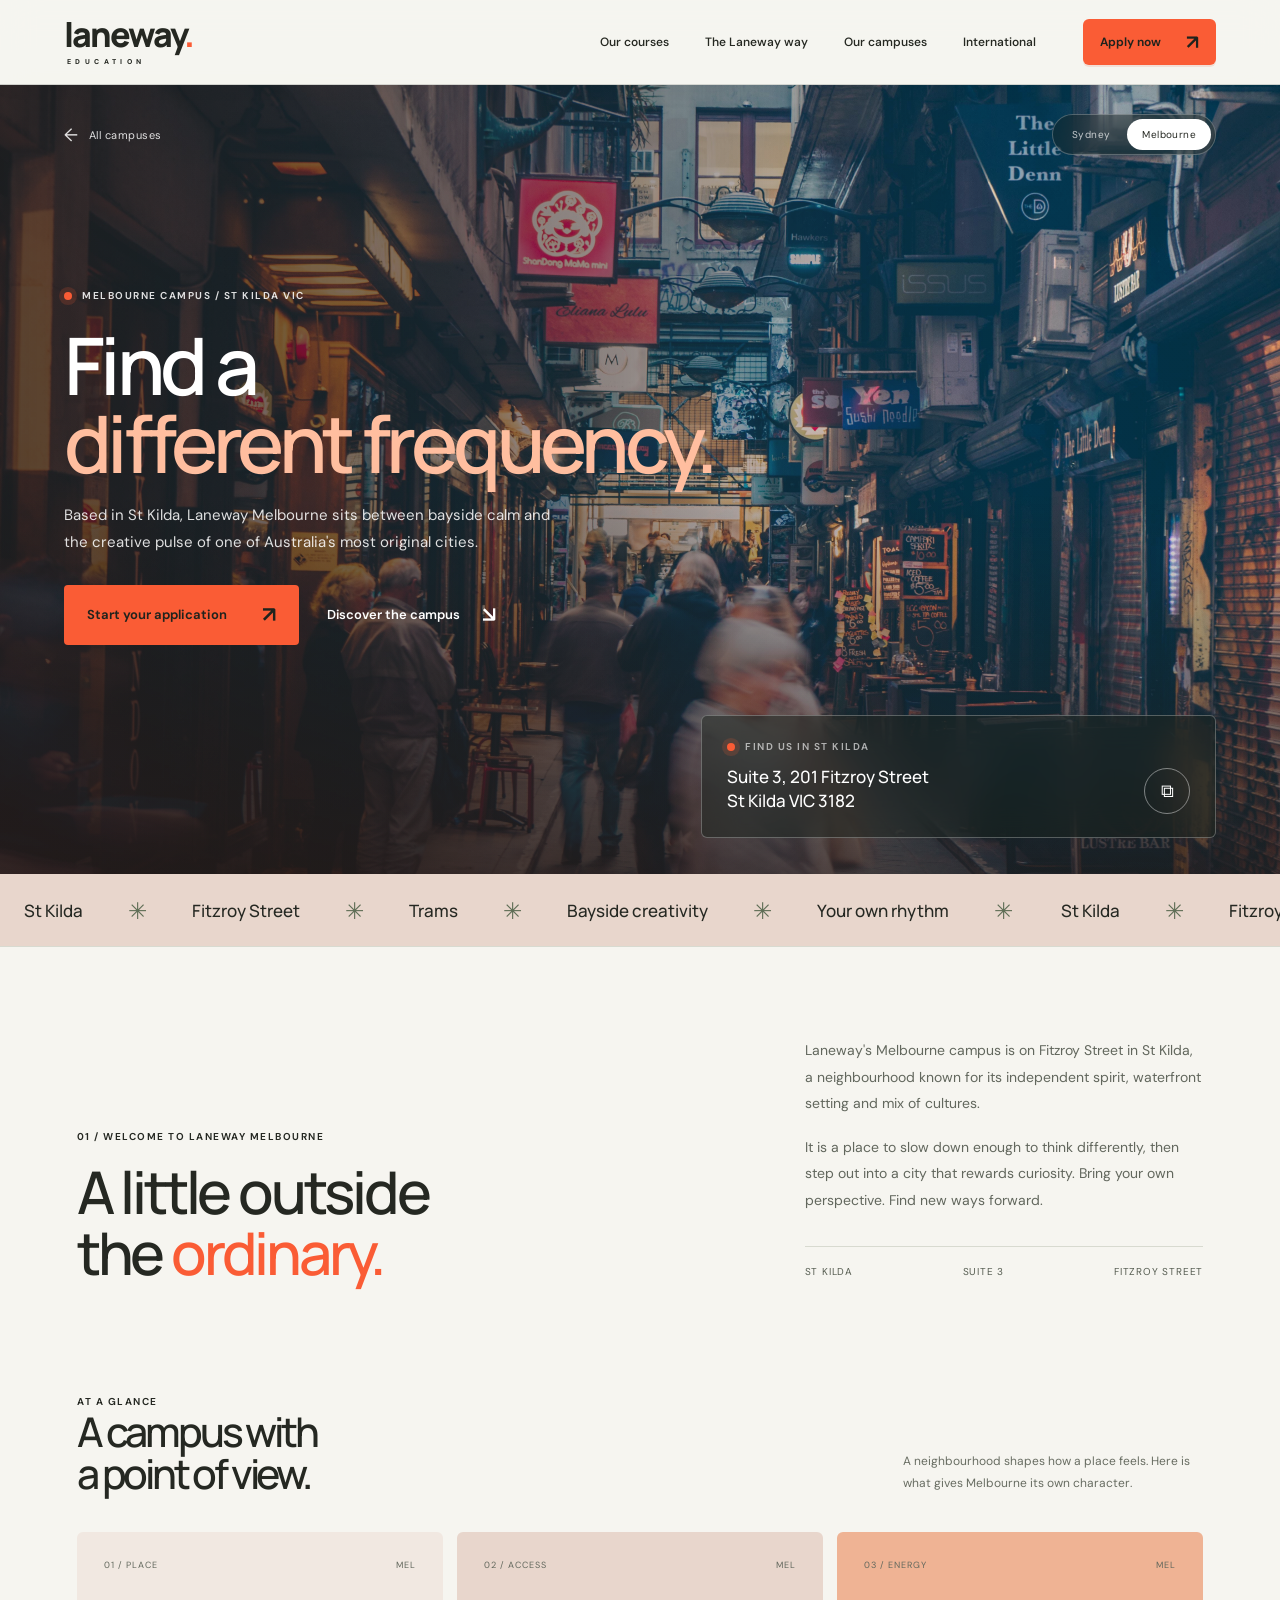
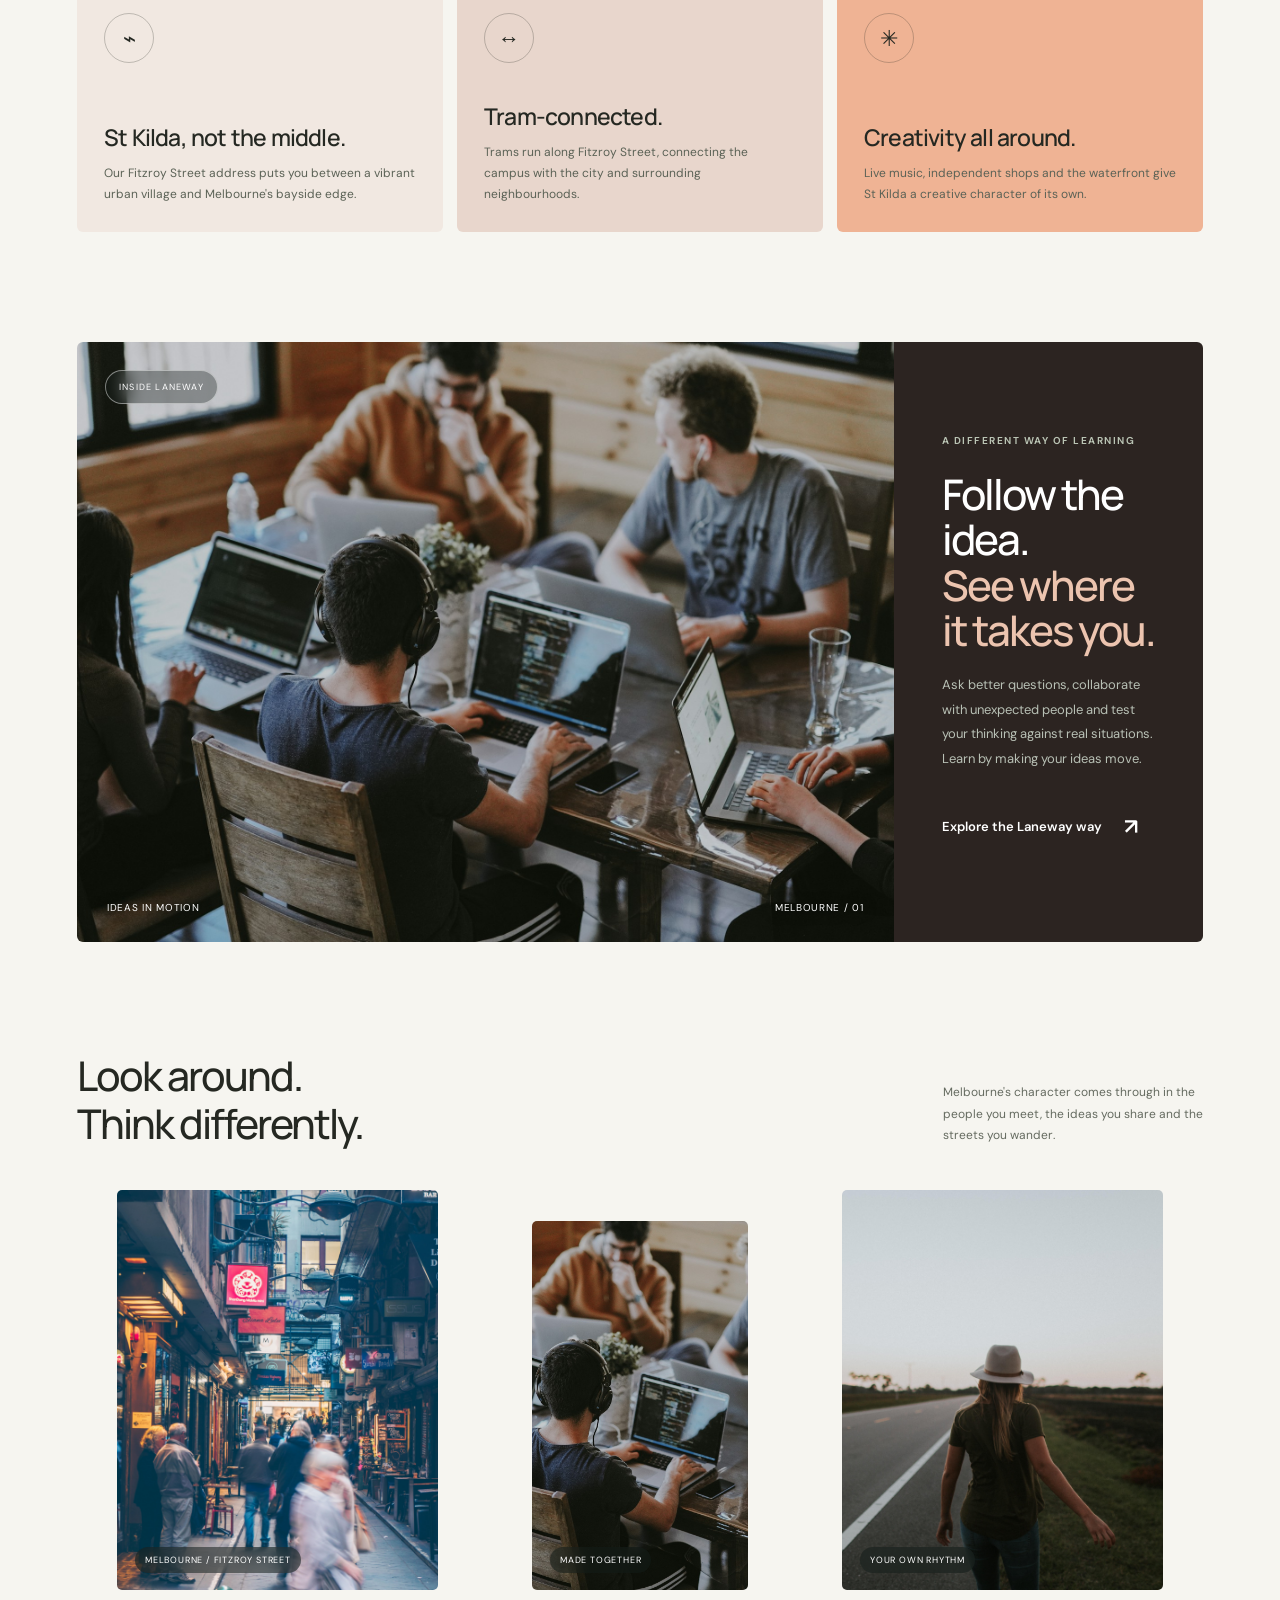
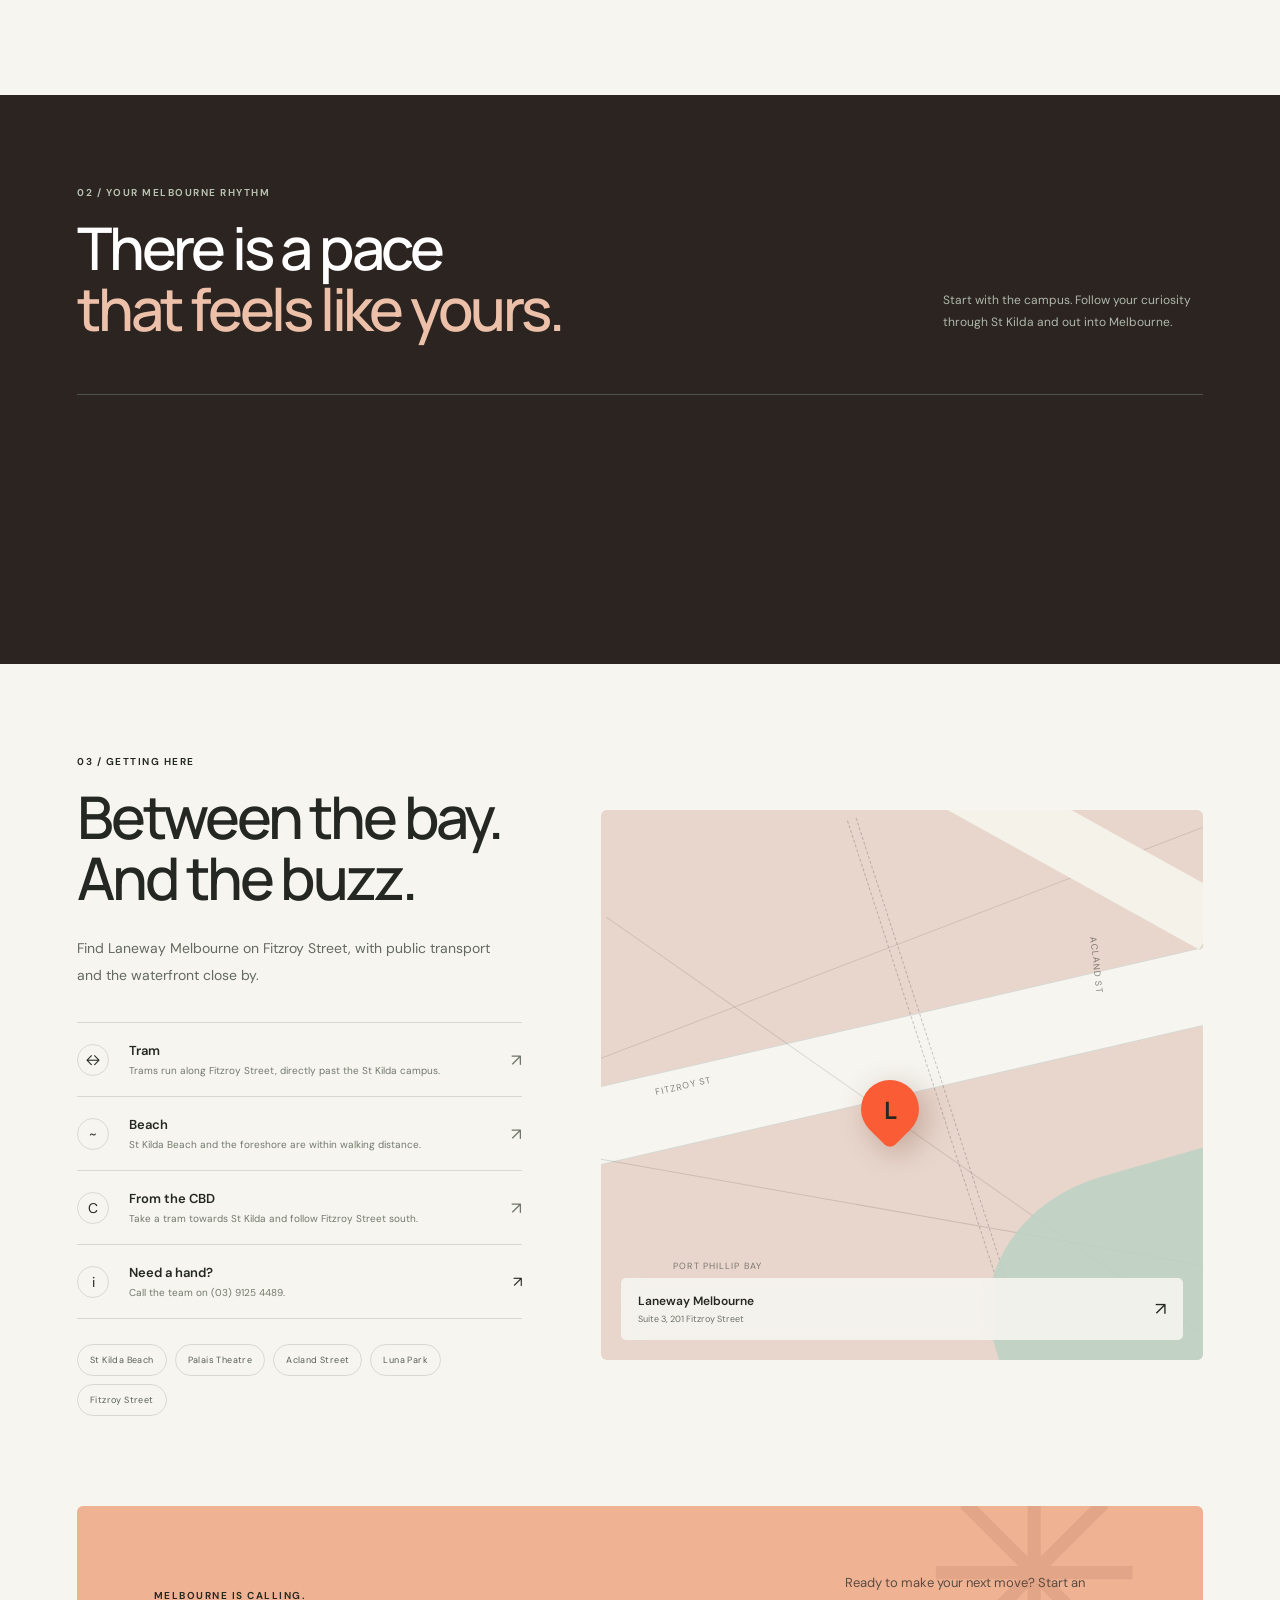
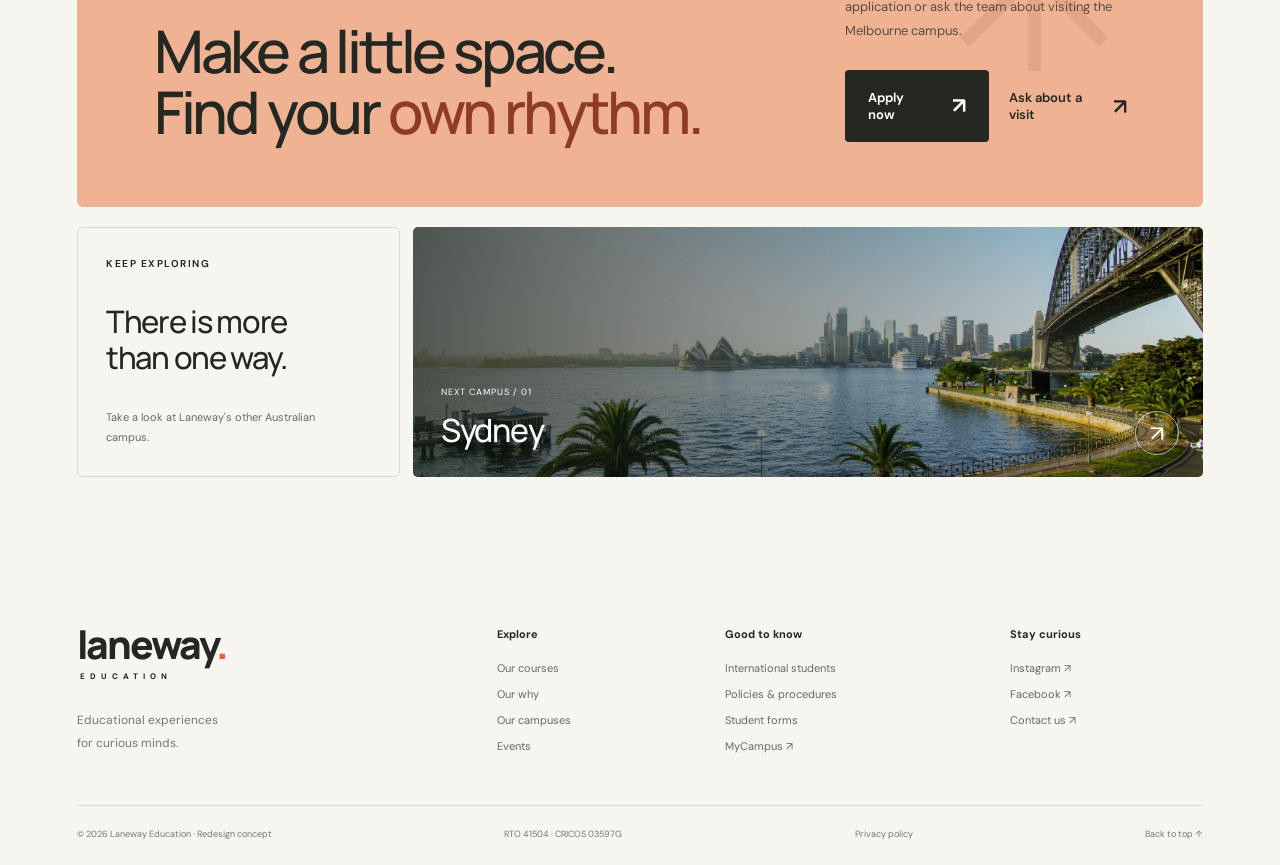
==== melbourne-campus.html @ 95293485 "Add redesigned Sydney and Melbourne campus pages" ====
<!doctype html>
<html lang="en">
<head>
  <meta charset="utf-8">
  <meta name="viewport" content="width=device-width, initial-scale=1">
  <meta name="description" content="Discover Laneway Education's Melbourne campus on Fitzroy Street in St Kilda. Explore the neighbourhood, transport, campus life and how to visit.">
  <meta name="theme-color" content="#f6f5f0">
  <title>Melbourne Campus — Laneway Education</title>
  <link rel="stylesheet" href="styles.css?v=campus-1">
  <link rel="stylesheet" href="campus.css?v=campus-1">
  <script defer src="campus.js?v=campus-1"></script>
</head>
<body class="campus-page" data-campus="melbourne">
  <a class="skip" href="#main">Skip to content</a>

  <header class="site-header">
    <div class="header-inner">
      <a href="index.html" class="brand" aria-label="Laneway Education home">
        laneway<span class="brand-dot">.</span><small>EDUCATION</small>
      </a>
      <button class="menu-toggle" aria-label="Open navigation" aria-expanded="false" aria-controls="navigation">
        <span class="menu-label">Menu</span><span class="menu-icon" aria-hidden="true"></span>
      </button>
      <nav id="navigation">
        <a href="index.html#courses">Our courses</a>
        <a href="index.html#approach">The Laneway way</a>
        <a href="index.html#campuses">Our campuses</a>
        <a href="https://laneway.edu.au/international-students/">International</a>
        <a class="mobile-apply" href="https://www.apply.laneway.edu.au/">Start your application <span>↗</span></a>
      </nav>
      <a class="button small header-apply" href="https://www.apply.laneway.edu.au/">Apply now <span>↗</span></a>
    </div>
  </header>

  <main id="main">
    <section class="campus-hero" aria-labelledby="campus-title">
      <div class="campus-hero-image">
        <img src="assets/melbourne.jpg" alt="People exploring a lively Melbourne laneway" fetchpriority="high">
      </div>
      <div class="campus-hero-inner">
        <div class="campus-hero-nav">
          <a class="campus-back" href="index.html#campuses"><span>←</span> All campuses</a>
          <div class="campus-switcher" aria-label="Choose a campus">
            <a href="sydney-campus.html">Sydney</a>
            <a href="melbourne-campus.html" aria-current="page">Melbourne</a>
          </div>
        </div>

        <div class="campus-hero-main">
          <div class="eyebrow">MELBOURNE CAMPUS / ST KILDA VIC</div>
          <h1 id="campus-title">Find a<br><span>different frequency.</span></h1>
          <p>Based in St Kilda, Laneway Melbourne sits between bayside calm and the creative pulse of one of Australia's most original cities.</p>
          <div class="campus-hero-actions">
            <a class="button" href="https://www.apply.laneway.edu.au/">Start your application <span>↗</span></a>
            <a class="text-link" href="#campus-details">Discover the campus <span>↘</span></a>
          </div>
        </div>

        <div class="campus-address">
          <div>
            <div class="eyebrow">FIND US IN ST KILDA</div>
            <strong>Suite 3, 201 Fitzroy Street<br>St Kilda VIC 3182</strong>
          </div>
          <button class="copy-address" type="button" data-address="Suite 3, 201 Fitzroy Street, St Kilda VIC 3182" data-tooltip="Copy address" aria-label="Copy Melbourne campus address">⧉</button>
        </div>
      </div>
    </section>

    <div class="campus-marquee" aria-label="Melbourne campus highlights">
      <div class="campus-marquee-track">
        <span>St Kilda <i>✳</i> Fitzroy Street <i>✳</i> Trams <i>✳</i> Bayside creativity <i>✳</i> Your own rhythm <i>✳</i></span>
        <span aria-hidden="true">St Kilda <i>✳</i> Fitzroy Street <i>✳</i> Trams <i>✳</i> Bayside creativity <i>✳</i> Your own rhythm <i>✳</i></span>
      </div>
    </div>

    <section class="section campus-intro campus-reveal" id="campus-details">
      <div>
        <div class="eyebrow">01 / WELCOME TO LANEWAY MELBOURNE</div>
        <h2>A little outside<br>the <span>ordinary.</span></h2>
      </div>
      <div class="campus-intro-copy">
        <p>Laneway's Melbourne campus is on Fitzroy Street in St Kilda, a neighbourhood known for its independent spirit, waterfront setting and mix of cultures.</p>
        <p>It is a place to slow down enough to think differently, then step out into a city that rewards curiosity. Bring your own perspective. Find new ways forward.</p>
        <div class="campus-intro-meta">
          <span>ST KILDA</span>
          <span>SUITE 3</span>
          <span>FITZROY STREET</span>
        </div>
      </div>
    </section>

    <section class="section campus-facts">
      <div class="campus-facts-heading campus-reveal">
        <div>
          <div class="eyebrow">AT A GLANCE</div>
          <h2>A campus with<br>a point of view.</h2>
        </div>
        <p>A neighbourhood shapes how a place feels. Here is what gives Melbourne its own character.</p>
      </div>
      <div class="fact-grid">
        <article class="fact-card campus-reveal">
          <div class="fact-card-top"><span>01 / PLACE</span><span>MEL</span></div>
          <div class="fact-icon" aria-hidden="true">⌁</div>
          <h3>St Kilda, not the middle.</h3>
          <p>Our Fitzroy Street address puts you between a vibrant urban village and Melbourne's bayside edge.</p>
        </article>
        <article class="fact-card campus-reveal delay-1">
          <div class="fact-card-top"><span>02 / ACCESS</span><span>MEL</span></div>
          <div class="fact-icon" aria-hidden="true">↔</div>
          <h3>Tram-connected.</h3>
          <p>Trams run along Fitzroy Street, connecting the campus with the city and surrounding neighbourhoods.</p>
        </article>
        <article class="fact-card campus-reveal delay-2">
          <div class="fact-card-top"><span>03 / ENERGY</span><span>MEL</span></div>
          <div class="fact-icon" aria-hidden="true">✳</div>
          <h3>Creativity all around.</h3>
          <p>Live music, independent shops and the waterfront give St Kilda a creative character of its own.</p>
        </article>
      </div>
    </section>

    <section class="section campus-feature">
      <div class="campus-feature-grid campus-reveal">
        <div class="campus-feature-image">
          <img src="assets/hero-collaboration.jpg" alt="Students collaborating on an idea" loading="lazy">
          <div class="campus-feature-label">INSIDE LANEWAY</div>
          <div class="campus-feature-caption"><span>IDEAS IN MOTION</span><span>MELBOURNE / 01</span></div>
        </div>
        <div class="campus-feature-copy">
          <div class="eyebrow">A DIFFERENT WAY OF LEARNING</div>
          <h2>Follow the idea.<br><em>See where it takes you.</em></h2>
          <p>Ask better questions, collaborate with unexpected people and test your thinking against real situations. Learn by making your ideas move.</p>
          <a class="text-link" href="index.html#approach">Explore the Laneway way <span>↗</span></a>
        </div>
      </div>
    </section>

    <section class="section campus-gallery">
      <div class="gallery-heading campus-reveal">
        <h2>Look around.<br>Think differently.</h2>
        <p>Melbourne's character comes through in the people you meet, the ideas you share and the streets you wander.</p>
      </div>
      <div class="gallery-grid">
        <figure class="gallery-item campus-reveal">
          <img src="assets/melbourne.jpg" alt="A busy Melbourne laneway full of signs and city life" loading="lazy">
          <span>MELBOURNE / FITZROY STREET</span>
        </figure>
        <figure class="gallery-item campus-reveal delay-1">
          <img src="assets/hero-collaboration.jpg" alt="Students working together" loading="lazy">
          <span>MADE TOGETHER</span>
        </figure>
        <figure class="gallery-item campus-reveal delay-2">
          <img src="assets/hero.jpg" alt="A Laneway student looking toward the future" loading="lazy">
          <span>YOUR OWN RHYTHM</span>
        </figure>
      </div>
    </section>

    <section class="section campus-rhythm">
      <div class="rhythm-top campus-reveal">
        <div>
          <div class="eyebrow">02 / YOUR MELBOURNE RHYTHM</div>
          <h2>There is a pace<br><span>that feels like yours.</span></h2>
        </div>
        <p>Start with the campus. Follow your curiosity through St Kilda and out into Melbourne.</p>
      </div>
      <div class="rhythm-grid">
        <article class="rhythm-card campus-reveal">
          <div class="rhythm-time"><span>MORNING</span><span>TAKE YOUR TIME</span></div>
          <h3>Arrive by tram.</h3>
          <p>Let the neighbourhood set the pace. Fitzroy Street connects you to the city while keeping St Kilda close.</p>
        </article>
        <article class="rhythm-card campus-reveal delay-1">
          <div class="rhythm-time"><span>MIDDAY</span><span>TAKE IT IN</span></div>
          <h3>Find a new favourite.</h3>
          <p>From local cafés to the waterfront, there are plenty of ways to reset, share an idea and see something new.</p>
        </article>
        <article class="rhythm-card campus-reveal delay-2">
          <div class="rhythm-time"><span>AFTER CLASS</span><span>CHOOSE YOUR OWN</span></div>
          <h3>Follow your side quest.</h3>
          <p>Explore Acland Street, walk the beach or head into the city. Melbourne gives you room to make the day yours.</p>
        </article>
      </div>
    </section>

    <section class="section campus-getting" id="getting-here">
      <div class="campus-getting-grid">
        <div class="campus-getting-copy campus-reveal">
          <div class="eyebrow">03 / GETTING HERE</div>
          <h2>Between the bay.<br>And the buzz.</h2>
          <p>Find Laneway Melbourne on Fitzroy Street, with public transport and the waterfront close by.</p>
          <div class="getting-list">
            <div class="getting-row">
              <span class="getting-icon" aria-hidden="true">↔</span>
              <div><strong>Tram</strong><small>Trams run along Fitzroy Street, directly past the St Kilda campus.</small></div>
              <span aria-hidden="true">↗</span>
            </div>
            <div class="getting-row">
              <span class="getting-icon" aria-hidden="true">~</span>
              <div><strong>Beach</strong><small>St Kilda Beach and the foreshore are within walking distance.</small></div>
              <span aria-hidden="true">↗</span>
            </div>
            <div class="getting-row">
              <span class="getting-icon" aria-hidden="true">C</span>
              <div><strong>From the CBD</strong><small>Take a tram towards St Kilda and follow Fitzroy Street south.</small></div>
              <span aria-hidden="true">↗</span>
            </div>
            <div class="getting-row">
              <span class="getting-icon" aria-hidden="true">i</span>
              <div><strong>Need a hand?</strong><small>Call the team on (03) 9125 4489.</small></div>
              <a href="tel:+61391254489" aria-label="Call Laneway Education">↗</a>
            </div>
          </div>
          <div class="nearby" aria-label="Nearby places">
            <span>St Kilda Beach</span><span>Palais Theatre</span><span>Acland Street</span><span>Luna Park</span><span>Fitzroy Street</span>
          </div>
        </div>

        <div class="map-card campus-reveal delay-1" aria-label="Stylised map of the Melbourne campus location">
          <div class="map-streets" aria-hidden="true"><i></i><i></i><i></i><i></i></div>
          <div class="map-water" aria-hidden="true"></div>
          <span class="map-label fitzroy">Fitzroy St</span>
          <span class="map-label acland">Acland St</span>
          <span class="map-label bay">Port Phillip Bay</span>
          <div class="map-pin" aria-hidden="true"><span>L</span></div>
          <div class="map-card-footer">
            <div><strong>Laneway Melbourne</strong><small>Suite 3, 201 Fitzroy Street</small></div>
            <a href="https://maps.google.com/?q=201+Fitzroy+Street+St+Kilda+VIC+3182" target="_blank" rel="noopener" aria-label="Open Melbourne campus in Google Maps">↗</a>
          </div>
        </div>
      </div>
    </section>

    <section class="campus-cta campus-reveal">
      <div>
        <div class="eyebrow">MELBOURNE IS CALLING.</div>
        <h2>Make a little space.<br>Find your <span>own rhythm.</span></h2>
      </div>
      <div class="campus-cta-copy">
        <p>Ready to make your next move? Start an application or ask the team about visiting the Melbourne campus.</p>
        <div class="campus-cta-actions">
          <a class="button" href="https://www.apply.laneway.edu.au/">Apply now <span>↗</span></a>
          <a class="text-link" href="mailto:admissions@laneway.edu.au?subject=Melbourne%20campus%20visit">Ask about a visit <span>↗</span></a>
        </div>
      </div>
      <span class="campus-cta-star" aria-hidden="true">✳</span>
    </section>

    <section class="section campus-pager">
      <div class="pager-intro campus-reveal">
        <div class="eyebrow">KEEP EXPLORING</div>
        <h2>There is more<br>than one way.</h2>
        <p>Take a look at Laneway's other Australian campus.</p>
      </div>
      <a class="pager-card campus-reveal delay-1" href="sydney-campus.html">
        <img src="assets/sydney.jpg" alt="Sydney Harbour and city skyline" loading="lazy">
        <div class="pager-card-copy"><span>NEXT CAMPUS / 01</span><h3>Sydney</h3></div>
        <span class="pager-card-arrow" aria-hidden="true">↗</span>
      </a>
    </section>
  </main>

  <footer class="section">
    <div class="footer-top">
      <div>
        <a class="brand" href="index.html">laneway<span class="brand-dot">.</span><small>EDUCATION</small></a>
        <p>Educational experiences<br>for curious minds.</p>
      </div>
      <div>
        <h3>Explore</h3>
        <a href="index.html#courses">Our courses</a>
        <a href="index.html#approach">Our why</a>
        <a href="index.html#campuses">Our campuses</a>
        <a href="https://laneway.edu.au/events/">Events</a>
      </div>
      <div>
        <h3>Good to know</h3>
        <a href="https://laneway.edu.au/international-students/">International students</a>
        <a href="https://laneway.edu.au/policies/">Policies &amp; procedures</a>
        <a href="https://laneway.edu.au/forms/">Student forms</a>
        <a href="https://mycampus.laneway.edu.au/login/index.php">MyCampus ↗</a>
      </div>
      <div>
        <h3>Stay curious</h3>
        <a href="https://www.instagram.com/lanewayeducation/">Instagram ↗</a>
        <a href="https://www.facebook.com/lanewayeducation/">Facebook ↗</a>
        <a href="https://laneway.edu.au/contact/">Contact us ↗</a>
      </div>
    </div>
    <div class="footer-bottom">
      <span>© <span id="year"></span> Laneway Education · Redesign concept</span>
      <span>RTO 41504 · CRICOS 03597G</span>
      <a href="https://laneway.edu.au/privacy-policy/">Privacy policy</a>
      <a href="#main">Back to top ↑</a>
    </div>
  </footer>
</body>
</html>
---- styles.css ----
@import url('https://fonts.googleapis.com/css2?family=DM+Sans:wght@400;450;500;550;600;650;700&family=Manrope:wght@400;500;600;650;700;750;800&display=swap');
:root{--paper:#f6f5f0;--ink:#252822;--orange:#fa5c35;--line:#d8dad0;--green:#e4e8db}*{box-sizing:border-box}html{scroll-behavior:smooth;scroll-padding-top:100px}body{margin:0;background:var(--paper);color:var(--ink);font-family:'DM Sans',sans-serif;font-size:15px}a{color:inherit;text-decoration:none}button,input{font:inherit}button,a,input,summary{-webkit-tap-highlight-color:transparent}button{cursor:pointer}a,button{-webkit-user-select:none}a:focus-visible,button:focus-visible,summary:focus-visible,input:focus-visible{outline:3px solid var(--orange);outline-offset:5px}.skip{position:fixed;top:-100px;z-index:20;padding:15px;background:white}.skip:focus{top:0}.announcement{padding:11px 24px;text-align:center;background:var(--ink);color:#fff;font-size:11px;letter-spacing:.2px}.announcement a{margin-left:14px;color:#fdad93}.announcement span{margin-left:9px}header{height:100px;padding:0 5%;display:flex;align-items:center;justify-content:space-between;border-bottom:1px solid var(--line);gap:30px;background:var(--paper)}.brand{font-family:'Manrope',sans-serif;font-size:39px;font-weight:800;letter-spacing:-2.3px;line-height:.9;display:inline-block}.brand-dot{color:var(--orange)}.brand small{display:block;font-family:'DM Sans',sans-serif;font-size:8px;letter-spacing:5px;margin-top:11px;margin-left:3px}nav{display:flex;gap:30px;font-size:12px;font-weight:600}nav a:hover,.text-link:hover{color:var(--orange)}.button{display:inline-flex;align-items:center;justify-content:space-between;gap:35px;background:var(--orange);color:#20231d;border:0;border-radius:4px;padding:19px 23px;font-weight:650;font-size:13px;transition:background .2s,transform .2s}.button:hover{background:#ff7958;transform:translateY(-2px)}.button span{font-size:22px;line-height:1}.button.small{padding:14px 19px}.menu-toggle{display:none}.hero{display:grid;grid-template-columns:1fr 1fr;min-height:650px;padding:28px 3% 36px 5%;gap:35px}.hero-copy{padding-top:38px;display:flex;flex-direction:column;align-items:flex-start}.eyebrow{font-size:10px;letter-spacing:1.5px;font-weight:650;line-height:1.6}.live-dot{display:inline-block;height:7px;width:7px;background:var(--orange);border-radius:50%;margin-right:7px}h1,h2,h3,p{margin:0}h1,h2,h3{font-family:'Manrope',sans-serif}h1{font-size:clamp(55px,5.6vw,86px);letter-spacing:-4.5px;font-weight:600;line-height:1.08;margin:25px 0}h1>span{color:var(--orange)}.hero-copy>p{max-width:390px;color:#65685f;line-height:1.8;font-size:14px}.hero-actions{display:flex;align-items:center;gap:27px;margin-top:30px}.text-link{font-size:13px;font-weight:600;display:inline-flex;gap:22px;align-items:center;background:none;border:0;padding:10px 0}.text-link span{font-size:22px}.hero-bottom{margin-top:auto;padding-top:35px;display:flex;justify-content:space-between;width:92%;font-size:9px;letter-spacing:1px;color:#696c62}.hero-visual{border-radius:6px;min-height:580px;position:relative}.image-frame{overflow:hidden;isolation:isolate}.image-frame img{width:100%;height:100%;object-fit:cover;position:absolute;inset:0;transition:transform 1.2s cubic-bezier(.2,.65,.3,1)}.image-frame:hover img{transform:scale(1.035)}.hero-visual img{object-position:55% center;animation:image-arrive 1.6s ease-out}.image-shade{position:absolute;inset:0;background:linear-gradient(180deg,rgba(0,0,0,.13),transparent 40%,rgba(0,0,0,.45))}.image-top{position:absolute;top:25px;left:25px;color:white;font-size:9px;letter-spacing:1.8px}.hero-note{position:absolute;right:22px;top:30%;display:flex;align-items:center;gap:13px;background:var(--green);padding:19px 21px;transform:rotate(4deg);font-size:12px;font-weight:500;line-height:1.5;box-shadow:0 5px 20px #0001}.asterisk{font-size:43px;color:var(--orange);line-height:1}.image-caption{position:absolute;bottom:25px;left:25px;right:25px;color:white;display:flex;justify-content:space-between;align-items:center;font-size:17px}.image-caption span{font-size:9px;letter-spacing:1px}.subject-strip{background:var(--green);display:flex;justify-content:space-around;align-items:center;gap:20px;padding:27px 4%;font-size:17px;font-weight:500}.subject-strip i{font-style:normal;color:#6c765e;font-size:26px}.section{padding:90px 6%}.section-heading{display:flex;justify-content:space-between;align-items:end;gap:30px;margin-bottom:38px}h2{font-size:clamp(33px,3.4vw,51px);font-weight:500;line-height:1.16;letter-spacing:-2px}.section-heading h2{margin-top:15px}.section-heading>p{color:#6b6f64;font-size:13px;line-height:1.9;padding-bottom:5px}.course-tools{display:flex;justify-content:space-between;align-items:center;gap:20px;padding-bottom:24px;border-bottom:1px solid var(--line)}.filters{display:flex;gap:8px;flex-wrap:wrap}.filters button{padding:11px 17px;border:1px solid var(--line);border-radius:25px;background:transparent;color:#50554a;font-size:11px}.filters button.active{background:var(--ink);color:white;border-color:var(--ink)}.search{display:flex;gap:8px;align-items:center;border-bottom:1px solid #92978b;padding:8px 0}.search span{font-size:24px}.search input{background:none;border:0;outline:none;width:145px;font-size:12px}.course-grid{display:grid;grid-template-columns:repeat(3,1fr);gap:15px;margin-top:24px}.course-card{text-align:left;background:#ebece3;min-height:230px;border:0;border-radius:5px;padding:25px;display:flex;flex-direction:column;align-items:flex-start;color:var(--ink);position:relative;transition:background .3s,transform .3s}.course-card:nth-child(3n+2){background:#ede6de}.course-card:nth-child(3n+3){background:#e3e9e7}.course-card:hover{transform:translateY(-4px);background:#dce2d3}.course-card .category{font-size:9px;letter-spacing:1.2px;text-transform:uppercase}.course-card h3{font-size:21px;letter-spacing:-.7px;line-height:1.3;font-weight:550;margin:25px 0 23px;padding-right:25px}.course-card .code{margin-top:auto;font-size:10px;color:#656d60}.course-card .arrow{position:absolute;right:22px;bottom:20px;font-size:22px}.course-status{font-size:11px;margin-top:17px;color:#666c60}.more-courses{display:flex;margin:17px auto 0;border-bottom:1px solid #888d80}.approach{background:var(--ink);color:var(--paper);display:grid;grid-template-columns:1fr 1fr;gap:10%;padding-top:100px;padding-bottom:100px}.approach .eyebrow{color:#a9b19b}.approach h2{margin:20px 0}.approach h2 em{font-style:normal;color:#b9c7a3}.approach-intro>p{color:#b5baac;line-height:1.9;max-width:370px;font-size:13px}.approach .text-link{margin-top:25px}.principles article{display:flex;gap:22px;border-top:1px solid #565b4f;padding:26px 0}.principles article>span{color:#a9b19b;font-size:10px;margin-top:5px}.principles h3{font-size:18px;font-weight:500;letter-spacing:-.5px}.principles p{font-size:12px;line-height:1.9;color:#b5baac;margin-top:13px}.principles b{font-weight:400;color:#b9c7a3;font-size:23px}.campus-grid{display:grid;grid-template-columns:1fr 1fr;gap:23px}.campus{height:410px;position:relative;border-radius:5px;color:white}.campus-top,.campus-bottom{position:absolute;left:28px;right:28px;display:flex;align-items:center;justify-content:space-between}.campus-top{top:27px;font-size:10px;letter-spacing:1.4px}.campus-bottom{bottom:27px}.campus h3{font-size:39px;font-weight:500;letter-spacing:-1.3px}.campus p{font-size:12px;margin-top:8px}.circle-arrow{height:44px;width:44px;display:grid;place-items:center;border:1px solid #ffffff99;border-radius:50%;font-size:24px}.international{margin:0 6%;padding:40px;background:var(--green);display:flex;align-items:center;gap:30px;border-radius:5px}.international .globe{font-size:110px;font-weight:400;line-height:1;color:#6c795f}.international h2{font-size:29px;letter-spacing:-1px;margin-top:12px}.international p{font-size:12px;line-height:1.8;max-width:370px;margin-top:14px;color:#5c6455}.international .button{margin-left:auto;white-space:nowrap}.button.light{background:var(--paper)}.faq{display:grid;grid-template-columns:1fr 1fr;gap:60px}.faq h2{margin:20px 0}.questions details{border-bottom:1px solid var(--line);padding:21px 0}.questions summary{list-style:none;cursor:pointer;display:flex;justify-content:space-between;gap:20px;font-size:14px}.questions summary::-webkit-details-marker{display:none}.questions summary span{font-size:20px}.questions details[open] summary span{transform:rotate(45deg)}.questions p{font-size:13px;line-height:1.9;color:#686e60;margin-top:18px}.questions p a{text-decoration:underline}.final-cta{background:#ecbba4;position:relative;overflow:hidden;padding-top:65px;padding-bottom:65px}.final-cta h2{font-size:clamp(40px,4.5vw,67px);margin:22px 0 28px;position:relative;z-index:1}.final-cta h2 span{color:#8d3a25}.final-cta .button{background:var(--ink);color:white;margin-right:25px;position:relative;z-index:1}.cta-star{position:absolute;right:8%;top:12%;font-size:280px;color:#d49477;line-height:1}footer.section{padding-bottom:25px;padding-top:60px}.footer-top{display:grid;grid-template-columns:2fr 1fr 1.3fr 1fr;gap:35px}.footer-top p{font-size:12px;line-height:1.9;color:#75796d;margin-top:25px}.footer-top h3{font-size:11px;font-family:inherit;margin-bottom:20px}.footer-top>div>a:not(.brand){display:block;font-size:11px;margin-top:12px;color:#646b5d}.footer-top a:hover{color:var(--orange)}.footer-bottom{border-top:1px solid var(--line);margin-top:50px;padding-top:22px;display:flex;justify-content:space-between;gap:20px;color:#73796a;font-size:9px}dialog{border:0;background:var(--paper);color:var(--ink);padding:50px;max-width:580px;width:calc(100% - 30px);border-radius:9px}dialog::backdrop{background:#20241dcc;backdrop-filter:blur(5px)}dialog h2{font-size:34px;margin:20px 0}dialog p{font-size:14px;line-height:1.8;margin-bottom:25px;color:#656b5d}.dialog-close{position:absolute;right:17px;top:12px;background:none;border:0;font-size:28px}.reveal{transition:opacity .8s ease,transform .8s ease}.js-motion .reveal:not(.visible){opacity:0;transform:translateY(20px)}@keyframes image-arrive{from{transform:scale(1.045)}to{transform:scale(1)}}
@media(min-width:1600px){body{max-width:1800px;margin:auto}.hero{min-height:750px}}
@media(max-width:1050px){nav{gap:18px}header{gap:20px}h1{letter-spacing:-3px}.hero{min-height:600px}.hero-visual{min-height:530px}.hero-actions{gap:15px}.hero-actions .button{gap:14px}.subject-strip{font-size:13px}.course-tools{align-items:flex-start}.filters{gap:5px}.filters button{padding:10px}.international{gap:20px}.international .globe{display:none}}
@media(max-width:760px){.announcement{font-size:9px;padding:10px}.announcement a{margin-left:5px}header{height:83px;padding:0 6%;position:relative;flex-wrap:wrap;z-index:5}.brand{font-size:33px}.brand small{font-size:7px}.header-apply{display:none}.menu-toggle{display:flex;gap:12px;background:none;border:0;font-size:12px;padding:12px 0}nav{display:none;position:absolute;top:83px;left:0;right:0;background:var(--paper);padding:25px 6%;border-bottom:1px solid var(--line);box-shadow:0 15px 20px #0001}nav.open{display:flex;flex-direction:column;gap:24px}.hero{grid-template-columns:1fr;padding:25px 6% 30px;gap:30px}.hero-copy{padding-top:10px}.eyebrow{font-size:9px}h1{font-size:62px;margin:24px 0;letter-spacing:-3.8px}.hero-copy>p{font-size:14px;max-width:360px}.hero-actions{gap:25px}.hero-bottom{width:100%;font-size:8px;padding-top:35px}.hero-visual{min-height:430px}.hero-note{top:25%}.subject-strip{display:grid;grid-template-columns:1fr auto 1fr auto;font-size:11px;gap:15px;padding:23px 6%}.subject-strip i{font-size:19px}.section{padding:60px 6%}.section-heading{display:block;margin-bottom:27px}h2{font-size:35px;letter-spacing:-1.6px}.section-heading>p{margin-top:20px;font-size:12px}.course-tools{flex-direction:column;gap:15px}.filters button{font-size:10px;padding:10px 12px}.search{width:100%}.search input{width:100%;padding:5px}.course-grid{grid-template-columns:1fr 1fr;gap:10px}.course-card{min-height:220px;padding:19px}.course-card h3{font-size:17px;padding:0;margin-top:23px}.course-card .category{font-size:8px}.approach{grid-template-columns:1fr;gap:35px}.approach-intro>p{max-width:100%}.principles article{padding:23px 0}.campus-grid{grid-template-columns:1fr}.campus{height:360px}.international{padding:30px;margin:0 6%;display:block}.international h2{font-size:30px}.international .button{margin-top:25px}.faq{grid-template-columns:1fr;gap:15px}.final-cta h2{font-size:40px}.cta-star{font-size:190px;right:-65px;top:23%}.final-cta .text-link{margin-top:17px;position:relative;z-index:1}.footer-top{grid-template-columns:1fr 1fr;gap:35px}.footer-bottom{flex-wrap:wrap;line-height:1.8;gap:10px}.footer-bottom>span:first-child{width:100%}dialog{padding:35px 25px}dialog h2{font-size:28px}}
@media(prefers-reduced-motion:reduce){html{scroll-behavior:auto}*,*::before,*::after{animation:none!important;transition:none!important}.js-motion .reveal:not(.visible){opacity:1;transform:none}.image-frame:hover img{transform:none}.course-card:hover,.button:hover{transform:none}}
@media(max-width:440px){h1{font-size:52px;letter-spacing:-3px}.hero-actions{width:100%;gap:17px}.hero-actions .button{padding:17px 15px;font-size:11px;gap:13px;white-space:nowrap}.hero-actions .text-link{font-size:11px;gap:10px;white-space:nowrap}.hero-visual{min-height:380px}.course-grid{grid-template-columns:1fr}.course-card{min-height:185px}.course-card h3{font-size:21px;max-width:250px}}

/* Soft photographic backgrounds keep course titles in the foreground. */
.course-card{isolation:isolate;overflow:hidden;color:#fff;background:#263129!important}
.course-card::before,.course-card::after{content:"";position:absolute;pointer-events:none;z-index:-1}
.course-card::before{inset:-12px;background-image:var(--course-image);background-size:cover;background-position:center;filter:blur(3px);transform:scale(1.04);transition:transform 900ms ease,filter 900ms ease}
.course-card::after{inset:0;background:linear-gradient(135deg,rgba(16,27,22,.82),rgba(17,25,22,.58) 60%,rgba(14,22,18,.79))}
.course-card[data-category="business"]{--course-image:url('assets/course-business.jpg')}
.course-card[data-category="technology"]{--course-image:url('assets/course-technology.jpg')}
.course-card[data-category="trade"]{--course-image:url('assets/course-trade.jpg')}
.course-card .category{color:#e4ebdf}
.course-card .code{color:#e0e7dc}
.course-card h3{text-shadow:0 1px 12px rgba(0,0,0,.18)}
.course-card:hover::before{transform:scale(1.085);filter:blur(2px)}
.course-card .arrow{color:#fff}
@media(prefers-reduced-motion:reduce){.course-card:hover::before{transform:scale(1.04);filter:blur(3px)}}

/* Edge-to-edge photographic hero. */
body{max-width:none}
.hero{position:relative;isolation:isolate;display:flex;min-height:720px;min-height:min(820px,calc(100svh - 135px));padding:65px 6% 32px;overflow:hidden;background:#252d27;color:#fff}
.hero-visual{position:absolute;inset:0;z-index:-1;min-height:0;border-radius:0;pointer-events:none}
.hero-visual img{object-position:center 57%;animation:wide-hero-arrive 2s ease-out}
.hero-visual .image-shade{background:linear-gradient(90deg,rgba(12,23,18,.78) 0%,rgba(12,23,18,.56) 38%,rgba(12,23,18,.08) 75%),linear-gradient(0deg,rgba(12,23,18,.52),transparent 45%)}
.hero-visual .image-top,.hero-visual .hero-note,.hero-visual .image-caption{display:none}
.hero-copy{padding:0;width:100%;align-self:stretch}
.hero h1{font-size:clamp(64px,6.4vw,98px);line-height:1.02;letter-spacing:-4px;margin:26px 0}
.hero h1>span{color:#ff9874}
.hero-copy>p{color:#edf0e8;max-width:430px;font-size:15px;text-shadow:0 1px 8px #0004}
.hero .eyebrow{color:#edf0e8}
.hero .text-link{color:white}
.hero .text-link:hover{color:#ffb096}
.hero-bottom{width:100%;color:#e0e5d9;padding-top:40px;margin-top:auto}
@keyframes wide-hero-arrive{from{transform:scale(1.035)}to{transform:scale(1)}}
@media(max-width:760px){.hero{min-height:690px;padding:52px 6% 28px}.hero h1{font-size:clamp(48px,8.8vw,66px);letter-spacing:-2.8px}.hero-visual img{object-position:62% center}.hero-visual .image-shade{background:linear-gradient(90deg,rgba(12,23,18,.77),rgba(12,23,18,.25)),linear-gradient(0deg,rgba(12,23,18,.55),transparent)}.hero-copy>p{max-width:360px;font-size:14px}.hero-bottom{font-size:8px}.hero-actions{flex-wrap:wrap}}
@media(prefers-reduced-motion:reduce){.hero-visual img{animation:none}}

/* Compact, balanced navigation across desktop and mobile. */
.site-header{height:auto;padding:0 5%;position:sticky;top:0;z-index:20;background:rgba(246,245,240,.97);backdrop-filter:blur(18px);border-bottom:1px solid rgba(37,40,34,.12);box-shadow:0 3px 18px rgba(25,35,25,.035);display:block}
.header-inner{width:100%;max-width:1440px;min-height:84px;margin:0 auto;display:flex;align-items:center;gap:32px}
.site-header .brand{flex-shrink:0;font-size:34px;letter-spacing:-2px;line-height:.9;padding:8px 0}
.site-header .brand small{font-size:7px;letter-spacing:4.4px;margin-top:9px}
.site-header nav{margin-left:auto;display:flex;align-items:center;gap:6px}
.site-header nav>a{position:relative;display:block;padding:13px 15px;border-radius:6px;font-size:12px;font-weight:550;white-space:nowrap;transition:background .2s,color .2s}
.site-header nav>a:hover{background:#e9eade;color:#303b29}
.site-header nav>a::after{content:"";position:absolute;bottom:7px;left:15px;right:15px;height:2px;background:var(--orange);transform:scaleX(0);transform-origin:left;transition:transform .2s}
.site-header nav>a:hover::after,.site-header nav>a:focus-visible::after{transform:scaleX(1)}
.site-header .header-apply{padding:13px 17px;font-size:12px;gap:25px;border-radius:6px;white-space:nowrap;flex-shrink:0;box-shadow:0 2px 0 #d64c2920}
.site-header .header-apply span{font-size:20px}
.site-header nav .mobile-apply{display:none}
.site-header .menu-toggle{display:none}
@media(max-width:1050px){.header-inner{gap:16px}.site-header nav{gap:0}.site-header nav>a{padding:12px 10px;font-size:11px}.site-header .header-apply{gap:16px}}
@media(max-width:850px){.site-header{padding:0 6%}.header-inner{min-height:76px;justify-content:space-between}.site-header .brand{font-size:31px}.site-header .header-apply{display:none}.site-header .menu-toggle{display:flex;align-items:center;gap:13px;padding:12px 14px;border:1px solid #d8dace;border-radius:6px;background:transparent;font-size:12px;color:var(--ink)}.menu-icon{width:19px;height:12px;position:relative;border-top:1.5px solid currentColor;border-bottom:1.5px solid currentColor;transition:transform .2s}.menu-toggle[aria-expanded="true"] .menu-icon{transform:rotate(45deg);height:0;border-bottom:0}.menu-toggle[aria-expanded="true"] .menu-icon::after{content:"";position:absolute;left:9px;top:-10px;width:1.5px;height:19px;background:currentColor}.site-header nav{display:none;position:absolute;top:100%;left:0;right:0;margin:0;padding:12px 6% 24px;background:var(--paper);border-bottom:1px solid var(--line);box-shadow:0 14px 20px #20282014}.site-header nav.open{display:flex;flex-direction:column;align-items:stretch;gap:0}.site-header nav>a{padding:18px 0;font-size:15px;border-radius:0;border-bottom:1px solid var(--line)}.site-header nav>a:hover{background:transparent;color:#a33a21}.site-header nav>a::after{display:none}.site-header nav .mobile-apply{display:flex;justify-content:space-between;margin-top:18px;padding:16px 18px;background:var(--orange);border:0;border-radius:6px;font-size:13px}.site-header nav .mobile-apply:hover{background:#ff7958;color:var(--ink)}}

/* A quiet photographic carousel; headings stay steady between images. */
.hero-visual .hero-slide{opacity:0;transform:scale(1.035);transition:opacity 1.2s ease,transform 7s linear;animation:none;object-position:center 55%}
.hero-visual .hero-slide.is-active{opacity:1;transform:scale(1)}
.hero-visual .hero-slide:nth-child(2),.hero-visual .hero-slide:nth-child(3){object-position:center 45%}
.hero-visual .image-shade{z-index:1;background:linear-gradient(90deg,rgba(12,23,18,.82),rgba(12,23,18,.58) 43%,rgba(12,23,18,.15) 80%),linear-gradient(0deg,rgba(12,23,18,.6),transparent 50%)}
.hero-bottom{padding-right:320px}
.hero-bottom>span:last-child{display:none}
.carousel-controls{position:absolute;bottom:24px;right:6%;display:flex;align-items:center;gap:15px;background:rgba(20,31,25,.38);border:1px solid #ffffff38;border-radius:40px;padding:8px 12px 8px 20px;backdrop-filter:blur(12px);color:white}
.carousel-controls button{background:none;border:0;color:white;display:grid;place-items:center;width:30px;height:30px;padding:0;border-radius:50%;transition:background .2s}
.carousel-controls button:hover{background:#ffffff25}
.carousel-controls .slide-arrow{font-size:20px}
.slide-count{font-size:10px;letter-spacing:1px;min-width:45px}
.slide-dots{display:flex;align-items:center;gap:2px}
.slide-dots button{width:23px;height:30px;position:relative}
.slide-dots button::before{content:"";height:5px;width:5px;background:#ffffff66;border-radius:5px;transition:width .3s,background .3s}
.slide-dots button.is-active::before{width:18px;background:#fff}
#slide-pause{font-size:15px;border-left:1px solid #ffffff38;border-radius:0;width:35px;margin-left:1px}
.sr-only{position:absolute;width:1px;height:1px;padding:0;margin:-1px;overflow:hidden;clip:rect(0,0,0,0);white-space:nowrap;border:0}
@media(max-width:760px){.hero{padding-bottom:93px}.hero-bottom{padding-right:0;padding-top:30px}.carousel-controls{left:6%;right:auto;bottom:22px;gap:10px;padding:6px 10px 6px 17px}.hero-visual .hero-slide{object-position:60% center}}
@media(prefers-reduced-motion:reduce){.hero-visual .hero-slide{transition:none;transform:none}.hero-visual .hero-slide.is-active{transform:none}}
---- campus.css ----
/* Campus pages: a distinct place, one consistent Laneway design system. */
body.campus-page {
  --campus-tint: #dfe7d4;
  --campus-deep: #1f2b24;
  --campus-soft: #edf0e5;
  --campus-warm: #edbda7;
  overflow-x: hidden;
}

body.campus-page[data-campus="melbourne"] {
  --campus-tint: #e8d6cc;
  --campus-deep: #2c2421;
  --campus-soft: #f1e8e1;
  --campus-warm: #efb394;
}

.campus-page .site-header {
  position: fixed;
  top: 0;
  left: 0;
  right: 0;
  background: rgba(246, 245, 240, 0.9);
}

.campus-page .site-header::after {
  content: "";
  position: absolute;
  left: 0;
  bottom: -1px;
  width: var(--page-progress, 0%);
  height: 2px;
  background: var(--orange);
  transition: width 80ms linear;
}

.campus-page main {
  padding-top: 84px;
}

.campus-page .footer-top > div:first-child {
  max-width: 270px;
}

.campus-hero {
  min-height: min(790px, calc(100svh - 84px));
  position: relative;
  isolation: isolate;
  display: flex;
  overflow: hidden;
  color: #fff;
  background: var(--campus-deep);
}

.campus-hero-image,
.campus-hero-image::after {
  position: absolute;
  inset: 0;
}

.campus-hero-image {
  z-index: -1;
  overflow: hidden;
}

.campus-hero-image img {
  width: 100%;
  height: 100%;
  object-fit: cover;
  animation: campus-hero-arrive 1.8s cubic-bezier(0.2, 0.7, 0.2, 1) both;
  transition: transform 1.3s cubic-bezier(0.2, 0.65, 0.3, 1);
}

.campus-hero:hover .campus-hero-image img {
  transform: scale(1.018);
}

.campus-hero-image::after {
  content: "";
  background:
    linear-gradient(90deg, rgba(12, 24, 18, 0.8) 0%, rgba(12, 24, 18, 0.5) 45%, rgba(12, 24, 18, 0.08) 78%),
    linear-gradient(0deg, rgba(12, 24, 18, 0.68) 0%, transparent 46%);
}

body[data-campus="melbourne"] .campus-hero-image::after {
  background:
    linear-gradient(90deg, rgba(36, 24, 21, 0.77) 0%, rgba(36, 24, 21, 0.48) 48%, rgba(36, 24, 21, 0.08) 78%),
    linear-gradient(0deg, rgba(36, 24, 21, 0.7) 0%, transparent 48%);
}

.campus-hero-inner {
  width: 100%;
  max-width: 1440px;
  min-height: inherit;
  margin: 0 auto;
  padding: 30px 5% 36px;
  display: flex;
  flex-direction: column;
}

.campus-hero-nav {
  display: flex;
  align-items: center;
  justify-content: space-between;
  gap: 25px;
}

.campus-back {
  display: inline-flex;
  align-items: center;
  gap: 10px;
  font-size: 11px;
  letter-spacing: 0.5px;
  color: rgba(255, 255, 255, 0.86);
}

.campus-back span {
  font-size: 18px;
  transition: transform 0.2s ease;
}

.campus-back:hover span {
  transform: translateX(-3px);
}

.campus-switcher {
  display: flex;
  align-items: center;
  gap: 2px;
  padding: 4px;
  background: rgba(20, 31, 25, 0.38);
  border: 1px solid rgba(255, 255, 255, 0.25);
  border-radius: 50px;
  backdrop-filter: blur(14px);
}

.campus-switcher a {
  padding: 9px 15px;
  border-radius: 30px;
  color: rgba(255, 255, 255, 0.74);
  font-size: 10px;
  letter-spacing: 0.4px;
  transition: color 0.2s, background 0.2s;
}

.campus-switcher a:hover,
.campus-switcher a[aria-current="page"] {
  color: var(--ink);
  background: #fff;
}

.campus-hero-main {
  width: min(760px, 70%);
  margin-top: auto;
  padding: 60px 0 70px;
}

.campus-hero .eyebrow {
  display: flex;
  align-items: center;
  gap: 10px;
  color: rgba(255, 255, 255, 0.86);
}

.campus-hero .eyebrow::before {
  content: "";
  width: 8px;
  height: 8px;
  border-radius: 50%;
  background: var(--orange);
  box-shadow: 0 0 0 5px rgba(250, 92, 53, 0.16);
}

.campus-hero h1 {
  margin: 22px 0 20px;
  color: #fff;
  font-size: clamp(56px, 6.2vw, 96px);
  letter-spacing: -4.6px;
  line-height: 0.98;
  font-weight: 560;
}

.campus-hero h1 span {
  color: #ffad8f;
}

body[data-campus="melbourne"] .campus-hero h1 span {
  color: #ffbe9f;
}

.campus-hero-main > p {
  max-width: 510px;
  color: rgba(255, 255, 255, 0.86);
  font-size: 15px;
  line-height: 1.8;
}

.campus-hero-actions {
  display: flex;
  align-items: center;
  gap: 28px;
  margin-top: 29px;
}

.campus-hero-actions .text-link {
  color: #fff;
}

.campus-hero-actions .text-link:hover {
  color: #ffb59d;
}

.campus-address {
  width: min(515px, 48%);
  margin-left: auto;
  display: grid;
  grid-template-columns: 1fr auto;
  align-items: end;
  gap: 25px;
  padding: 23px 25px;
  border: 1px solid rgba(255, 255, 255, 0.27);
  background: rgba(22, 33, 27, 0.46);
  backdrop-filter: blur(18px);
  border-radius: 6px;
}

.campus-address .eyebrow {
  color: rgba(255, 255, 255, 0.62);
}

.campus-address strong {
  display: block;
  margin-top: 10px;
  font-family: "Manrope", sans-serif;
  font-size: 17px;
  font-weight: 500;
  line-height: 1.45;
}

.copy-address {
  position: relative;
  width: 46px;
  height: 46px;
  border: 1px solid rgba(255, 255, 255, 0.44);
  border-radius: 50%;
  background: transparent;
  color: #fff;
  font-size: 18px;
  transition: background 0.2s, color 0.2s, transform 0.2s;
}

.copy-address:hover {
  background: #fff;
  color: var(--ink);
  transform: rotate(-8deg);
}

.copy-address::after {
  content: attr(data-tooltip);
  position: absolute;
  right: 0;
  bottom: calc(100% + 8px);
  white-space: nowrap;
  padding: 7px 9px;
  border-radius: 4px;
  background: #fff;
  color: var(--ink);
  font-size: 9px;
  opacity: 0;
  transform: translateY(4px);
  pointer-events: none;
  transition: opacity 0.2s, transform 0.2s;
}

.copy-address:hover::after,
.copy-address:focus-visible::after {
  opacity: 1;
  transform: translateY(0);
}

.campus-marquee {
  overflow: hidden;
  border-bottom: 1px solid var(--line);
  background: var(--campus-tint);
}

.campus-marquee-track {
  width: max-content;
  display: flex;
  align-items: center;
  animation: marquee 30s linear infinite;
}

.campus-marquee-track span {
  display: flex;
  align-items: center;
  gap: 45px;
  padding: 20px 24px;
  font-family: "Manrope", sans-serif;
  font-size: 17px;
  font-weight: 500;
  white-space: nowrap;
}

.campus-marquee-track i {
  color: #5f6e56;
  font-style: normal;
  font-size: 23px;
}

.campus-marquee:hover .campus-marquee-track {
  animation-play-state: paused;
}

.campus-intro {
  display: grid;
  grid-template-columns: minmax(0, 1.1fr) minmax(300px, 0.7fr);
  gap: 9%;
  align-items: end;
}

.campus-intro h2,
.campus-facts-heading h2,
.campus-rhythm h2,
.campus-getting h2,
.campus-cta h2 {
  margin-top: 17px;
  font-size: clamp(38px, 4.6vw, 68px);
  font-weight: 540;
  letter-spacing: -3.2px;
  line-height: 1.03;
}

.campus-intro h2 span {
  color: var(--orange);
}

.campus-intro-copy {
  padding-bottom: 6px;
}

.campus-intro-copy > p {
  color: #62675d;
  font-size: 14px;
  line-height: 1.9;
}

.campus-intro-copy > p + p {
  margin-top: 17px;
}

.campus-intro-meta {
  margin-top: 32px;
  border-top: 1px solid var(--line);
  padding-top: 18px;
  display: flex;
  justify-content: space-between;
  gap: 20px;
  color: #555c50;
  font-size: 10px;
  letter-spacing: 0.8px;
}

.campus-facts {
  padding-top: 20px;
}

.campus-facts-heading {
  display: flex;
  align-items: end;
  justify-content: space-between;
  gap: 30px;
  margin-bottom: 38px;
}

.campus-facts-heading h2 {
  margin: 0;
  font-size: clamp(31px, 3.2vw, 48px);
}

.campus-facts-heading p {
  max-width: 300px;
  color: #686d62;
  font-size: 12px;
  line-height: 1.8;
}

.fact-grid {
  display: grid;
  grid-template-columns: repeat(3, 1fr);
  gap: 14px;
}

.fact-card {
  min-height: 295px;
  padding: 27px;
  display: flex;
  flex-direction: column;
  border-radius: 6px;
  background: var(--campus-soft);
  transition: transform 0.35s ease, background 0.35s ease;
}

.fact-card:nth-child(2) {
  background: var(--campus-tint);
}

.fact-card:nth-child(3) {
  background: var(--campus-warm);
}

.fact-card:hover {
  transform: translateY(-5px);
}

.fact-card-top {
  display: flex;
  justify-content: space-between;
  color: #62685d;
  font-size: 9px;
  letter-spacing: 1px;
}

.fact-icon {
  width: 50px;
  height: 50px;
  display: grid;
  place-items: center;
  margin-top: 42px;
  border: 1px solid rgba(37, 40, 34, 0.25);
  border-radius: 50%;
  font-family: "Manrope", sans-serif;
  font-size: 22px;
}

.fact-card h3 {
  margin-top: auto;
  padding-top: 40px;
  font-size: 23px;
  line-height: 1.18;
  font-weight: 550;
  letter-spacing: -0.8px;
}

.fact-card p {
  margin-top: 12px;
  color: #5b6256;
  font-size: 12px;
  line-height: 1.75;
}

.campus-feature {
  padding-top: 20px;
}

.campus-feature-grid {
  display: grid;
  grid-template-columns: minmax(0, 1.45fr) minmax(300px, 0.55fr);
  min-height: 600px;
  border-radius: 6px;
  overflow: hidden;
}

.campus-feature-image {
  position: relative;
  overflow: hidden;
  min-height: 600px;
}

.campus-feature-image img {
  width: 100%;
  height: 100%;
  object-fit: cover;
  position: absolute;
  inset: 0;
  transition: transform 1.2s cubic-bezier(0.2, 0.65, 0.3, 1);
}

.campus-feature-grid:hover .campus-feature-image img {
  transform: scale(1.035);
}

.campus-feature-label {
  position: absolute;
  left: 28px;
  top: 28px;
  padding: 10px 13px;
  border: 1px solid rgba(255, 255, 255, 0.45);
  border-radius: 30px;
  background: rgba(20, 28, 24, 0.34);
  backdrop-filter: blur(10px);
  color: #fff;
  font-size: 9px;
  letter-spacing: 1.2px;
}

.campus-feature-caption {
  position: absolute;
  left: 30px;
  right: 30px;
  bottom: 28px;
  display: flex;
  justify-content: space-between;
  gap: 20px;
  color: #fff;
  font-size: 10px;
  letter-spacing: 0.7px;
  text-shadow: 0 1px 14px #000;
}

.campus-feature-copy {
  display: flex;
  flex-direction: column;
  align-items: flex-start;
  justify-content: center;
  padding: 48px;
  background: var(--campus-deep);
  color: #fff;
}

.campus-feature-copy .eyebrow {
  color: #bbc5b5;
}

.campus-feature-copy h2 {
  margin: 23px 0 20px;
  font-size: clamp(34px, 3.3vw, 50px);
  font-weight: 520;
  letter-spacing: -2px;
  line-height: 1.07;
}

.campus-feature-copy h2 em {
  color: #c9d4bd;
  font-style: normal;
}

body[data-campus="melbourne"] .campus-feature-copy h2 em {
  color: #ecc4af;
}

.campus-feature-copy > p {
  color: #b8c0b5;
  font-size: 13px;
  line-height: 1.9;
}

.campus-feature-copy .text-link {
  margin-top: 30px;
  color: #fff;
}

.campus-gallery {
  padding-top: 20px;
}

.gallery-heading {
  display: flex;
  justify-content: space-between;
  align-items: end;
  gap: 30px;
  margin-bottom: 28px;
}

.gallery-heading h2 {
  font-size: clamp(31px, 3.2vw, 48px);
}

.gallery-heading p {
  max-width: 260px;
  color: #656b60;
  font-size: 12px;
  line-height: 1.8;
}

.gallery-grid {
  display: grid;
  grid-template-columns: 1.15fr 0.85fr 1.15fr;
  grid-template-rows: 430px;
  gap: 14px;
}

.gallery-item {
  position: relative;
  overflow: hidden;
  border-radius: 5px;
  background: var(--campus-deep);
  min-width: 0;
}

.gallery-item:nth-child(2) {
  margin-top: 46px;
}

.gallery-item img {
  width: 100%;
  height: 100%;
  object-fit: cover;
  transition: transform 1s cubic-bezier(0.2, 0.65, 0.3, 1), filter 0.5s;
}

.gallery-item:hover img {
  transform: scale(1.045);
  filter: saturate(1.08);
}

.gallery-item span {
  position: absolute;
  left: 18px;
  bottom: 17px;
  padding: 7px 10px;
  border-radius: 20px;
  background: rgba(21, 30, 25, 0.52);
  backdrop-filter: blur(8px);
  color: #fff;
  font-size: 9px;
  letter-spacing: 0.8px;
}

.campus-rhythm {
  background: var(--campus-deep) !important;
  color: #fff;
}

.rhythm-top {
  display: flex;
  align-items: end;
  justify-content: space-between;
  gap: 40px;
  margin-bottom: 55px;
}

.rhythm-top .eyebrow {
  color: #b9c3b3;
}

.rhythm-top h2 {
  max-width: 720px;
  margin-bottom: 0;
}

.rhythm-top h2 span {
  color: #c5d1b7;
}

body[data-campus="melbourne"] .rhythm-top h2 span {
  color: #ecc0a9;
}

.rhythm-top > p {
  width: 260px;
  color: #afb8ac;
  font-size: 12px;
  line-height: 1.9;
  padding-bottom: 5px;
}

.rhythm-grid {
  display: grid;
  grid-template-columns: repeat(3, 1fr);
  border-top: 1px solid #4d5449;
}

.rhythm-card {
  padding: 28px 30px 5px 0;
  border-right: 1px solid #4d5449;
}

.rhythm-card + .rhythm-card {
  padding-left: 30px;
}

.rhythm-card:last-child {
  border-right: 0;
  padding-right: 0;
}

.rhythm-time {
  display: flex;
  justify-content: space-between;
  color: #98a392;
  font-size: 9px;
  letter-spacing: 1.1px;
}

.rhythm-card h3 {
  margin: 42px 0 14px;
  font-size: 24px;
  font-weight: 520;
  letter-spacing: -0.8px;
}

.rhythm-card p {
  color: #aeb6aa;
  font-size: 12px;
  line-height: 1.85;
}

.campus-getting-grid {
  display: grid;
  grid-template-columns: minmax(320px, 0.85fr) minmax(0, 1.15fr);
  gap: 7%;
  align-items: center;
}

.campus-getting-copy > p {
  max-width: 440px;
  margin-top: 27px;
  color: #646a5f;
  font-size: 14px;
  line-height: 1.9;
}

.getting-list {
  margin-top: 34px;
  border-top: 1px solid var(--line);
}

.getting-row {
  display: grid;
  grid-template-columns: 36px 1fr auto;
  align-items: center;
  gap: 16px;
  padding: 19px 0;
  border-bottom: 1px solid var(--line);
}

.getting-icon {
  width: 32px;
  height: 32px;
  display: grid;
  place-items: center;
  border: 1px solid var(--line);
  border-radius: 50%;
  font-size: 14px;
}

.getting-row strong {
  display: block;
  font-size: 13px;
  font-weight: 600;
}

.getting-row small {
  display: block;
  margin-top: 5px;
  color: #73796d;
  font-size: 10px;
}

.getting-row > span:last-child {
  color: #70776a;
  font-size: 17px;
}

.map-card {
  position: relative;
  min-height: 550px;
  overflow: hidden;
  border-radius: 6px;
  background: var(--campus-tint);
}

.map-card::before,
.map-card::after,
.map-streets i {
  content: "";
  position: absolute;
}

.map-card::before {
  width: 125%;
  height: 75px;
  left: -10%;
  top: 37%;
  background: var(--paper);
  border-top: 1px solid rgba(37, 40, 34, 0.15);
  border-bottom: 1px solid rgba(37, 40, 34, 0.15);
  transform: rotate(-13deg);
}

.map-card::after {
  width: 72%;
  height: 60px;
  left: 34%;
  top: -4%;
  background: #f4f2e9;
  border-left: 1px solid rgba(37, 40, 34, 0.12);
  border-right: 1px solid rgba(37, 40, 34, 0.12);
  transform: rotate(29deg);
}

.map-streets {
  position: absolute;
  inset: 0;
  opacity: 0.72;
}

.map-streets i:nth-child(1) {
  width: 130%;
  height: 1px;
  left: -15%;
  top: 73%;
  background: rgba(37, 40, 34, 0.2);
  transform: rotate(10deg);
}

.map-streets i:nth-child(2) {
  width: 130%;
  height: 1px;
  left: -15%;
  top: 24%;
  background: rgba(37, 40, 34, 0.18);
  transform: rotate(-21deg);
}

.map-streets i:nth-child(3) {
  width: 120%;
  height: 1px;
  left: -10%;
  top: 57%;
  background: rgba(37, 40, 34, 0.18);
  transform: rotate(35deg);
}

.map-streets i:nth-child(4) {
  width: 83%;
  height: 10px;
  left: 13%;
  top: 44%;
  border-top: 1px dashed rgba(37, 40, 34, 0.32);
  border-bottom: 1px dashed rgba(37, 40, 34, 0.32);
  transform: rotate(72deg);
}

.map-water {
  position: absolute;
  right: -95px;
  bottom: -70px;
  width: 310px;
  height: 260px;
  border-radius: 48% 10% 0 42%;
  background: #bed2c3;
  opacity: 0.88;
  transform: rotate(-16deg);
}

.map-label {
  position: absolute;
  color: rgba(37, 40, 34, 0.55);
  font-size: 9px;
  letter-spacing: 1.1px;
  text-transform: uppercase;
}

.map-label.george {
  left: 8%;
  top: 42%;
  transform: rotate(-13deg);
}

.map-label.pitt {
  right: 12%;
  top: 28%;
  transform: rotate(84deg);
}

.map-label.hyde {
  left: 13%;
  bottom: 17%;
}

.map-label.fitzroy {
  left: 9%;
  top: 49%;
  transform: rotate(-13deg);
}

.map-label.acland {
  right: 13%;
  top: 27%;
  transform: rotate(84deg);
}

.map-label.bay {
  left: 12%;
  bottom: 16%;
}

.map-pin {
  position: absolute;
  left: 50%;
  top: 49%;
  width: 58px;
  height: 58px;
  display: grid;
  place-items: center;
  transform: translate(-50%, -50%);
  border-radius: 50% 50% 50% 8px;
  background: var(--orange);
  color: var(--ink);
  font-family: "Manrope", sans-serif;
  font-size: 24px;
  font-weight: 700;
  box-shadow: 0 10px 30px rgba(108, 53, 35, 0.3);
  rotate: -45deg;
  transition: transform 0.25s ease;
}

.map-pin span {
  rotate: 45deg;
}

.map-card:hover .map-pin {
  transform: translate(-50%, -55%);
}

.map-card-footer {
  position: absolute;
  left: 20px;
  right: 20px;
  bottom: 20px;
  display: flex;
  justify-content: space-between;
  align-items: center;
  gap: 15px;
  padding: 15px 17px;
  border-radius: 5px;
  background: rgba(246, 245, 240, 0.91);
  backdrop-filter: blur(10px);
}

.map-card-footer strong {
  display: block;
  font-size: 12px;
  font-weight: 600;
}

.map-card-footer small {
  display: block;
  margin-top: 4px;
  color: #6c7366;
  font-size: 9px;
}

.map-card-footer a {
  font-size: 18px;
}

.nearby {
  display: flex;
  flex-wrap: wrap;
  gap: 8px;
  margin-top: 25px;
}

.nearby span {
  padding: 9px 12px;
  border: 1px solid var(--line);
  border-radius: 30px;
  color: #596054;
  font-size: 9px;
  letter-spacing: 0.4px;
}

.campus-cta {
  position: relative;
  overflow: hidden;
  margin: 0 6%;
  padding: 65px 6%;
  border-radius: 6px;
  background: var(--campus-warm);
  display: grid;
  grid-template-columns: minmax(0, 1.2fr) minmax(260px, 0.55fr);
  align-items: end;
  gap: 8%;
}

.campus-cta h2 {
  font-size: clamp(40px, 4.6vw, 67px);
  max-width: 720px;
}

.campus-cta h2 span {
  color: #8e3c27;
}

.campus-cta-copy p {
  max-width: 380px;
  color: #5b4b43;
  font-size: 13px;
  line-height: 1.85;
}

.campus-cta-actions {
  display: flex;
  align-items: center;
  gap: 20px;
  margin-top: 27px;
}

.campus-cta .button {
  background: var(--ink);
  color: #fff;
}

.campus-cta .button:hover {
  background: #3a3d35;
}

.campus-cta-star {
  position: absolute;
  right: 5%;
  top: -62px;
  color: rgba(137, 65, 42, 0.12);
  font-size: 270px;
  line-height: 1;
  pointer-events: none;
}

.campus-pager {
  display: grid;
  grid-template-columns: 0.58fr 1.42fr;
  gap: 14px;
  padding-top: 20px;
}

.pager-intro {
  padding: 28px;
  display: flex;
  flex-direction: column;
  justify-content: space-between;
  min-height: 250px;
  border: 1px solid var(--line);
  border-radius: 5px;
}

.pager-intro h2 {
  font-size: 31px;
  letter-spacing: -1.3px;
}

.pager-intro p {
  max-width: 230px;
  color: #666d60;
  font-size: 11px;
  line-height: 1.8;
}

.pager-card {
  position: relative;
  min-height: 250px;
  overflow: hidden;
  border-radius: 5px;
  color: #fff;
}

.pager-card img {
  position: absolute;
  inset: 0;
  width: 100%;
  height: 100%;
  object-fit: cover;
  transition: transform 0.8s ease;
}

.pager-card::after {
  content: "";
  position: absolute;
  inset: 0;
  background: linear-gradient(90deg, rgba(17, 27, 21, 0.73), rgba(17, 27, 21, 0.05));
}

.pager-card:hover img {
  transform: scale(1.04);
}

.pager-card-copy {
  position: absolute;
  left: 28px;
  bottom: 25px;
  z-index: 1;
}

.pager-card-copy span {
  font-size: 9px;
  letter-spacing: 1px;
}

.pager-card-copy h3 {
  margin-top: 8px;
  font-size: 32px;
  font-weight: 500;
  letter-spacing: -1.3px;
}

.pager-card-arrow {
  position: absolute;
  right: 24px;
  bottom: 22px;
  z-index: 1;
  width: 44px;
  height: 44px;
  display: grid;
  place-items: center;
  border: 1px solid rgba(255, 255, 255, 0.6);
  border-radius: 50%;
  font-size: 22px;
}

.campus-page .campus-reveal {
  will-change: opacity, transform;
}

.js-motion .campus-page .campus-reveal:not(.visible) {
  opacity: 0;
  transform: translateY(24px);
}

.campus-page .campus-reveal {
  transition: opacity 0.85s ease, transform 0.85s ease;
}

.campus-page .campus-reveal.delay-1 {
  transition-delay: 0.09s;
}

.campus-page .campus-reveal.delay-2 {
  transition-delay: 0.18s;
}

.campus-page .campus-reveal.delay-3 {
  transition-delay: 0.27s;
}

@keyframes campus-hero-arrive {
  from {
    transform: scale(1.045);
  }
  to {
    transform: scale(1);
  }
}

@keyframes marquee {
  to {
    transform: translateX(-50%);
  }
}

@media (max-width: 1100px) {
  .campus-hero-main {
    width: 80%;
  }

  .campus-hero h1 {
    letter-spacing: -3.4px;
  }

  .campus-address {
    width: 54%;
  }

  .campus-intro {
    gap: 6%;
  }

  .campus-feature-grid {
    grid-template-columns: 1.15fr 0.85fr;
  }

  .campus-feature-copy {
    padding: 35px;
  }

  .gallery-grid {
    grid-template-rows: 380px;
  }

  .campus-getting-grid {
    gap: 4%;
  }
}

@media (max-width: 850px) {
  .campus-page main {
    padding-top: 76px;
  }

  .campus-hero {
    min-height: 710px;
  }

  .campus-hero-inner {
    padding: 24px 6% 25px;
  }

  .campus-hero-main {
    width: 100%;
    padding: 100px 0 45px;
  }

  .campus-hero h1 {
    font-size: clamp(52px, 11.5vw, 78px);
    letter-spacing: -3.4px;
  }

  .campus-address {
    width: 100%;
  }

  .campus-intro {
    grid-template-columns: 1fr;
    gap: 30px;
  }

  .campus-intro h2,
  .campus-facts-heading h2,
  .campus-rhythm h2,
  .campus-getting h2,
  .campus-cta h2 {
    letter-spacing: -2.3px;
  }

  .campus-facts-heading,
  .gallery-heading {
    display: block;
  }

  .campus-facts-heading p,
  .gallery-heading p {
    margin-top: 18px;
  }

  .fact-grid {
    grid-template-columns: 1fr 1fr;
  }

  .fact-card:last-child {
    grid-column: 1 / -1;
  }

  .campus-feature-grid {
    grid-template-columns: 1fr;
  }

  .campus-feature-image {
    min-height: 470px;
  }

  .campus-feature-copy {
    min-height: 390px;
  }

  .gallery-grid {
    grid-template-columns: 1fr 1fr;
    grid-template-rows: 340px 250px;
  }

  .gallery-item:nth-child(2) {
    margin-top: 35px;
  }

  .gallery-item:last-child {
    grid-column: 1 / -1;
  }

  .rhythm-top {
    display: block;
  }

  .rhythm-top > p {
    width: auto;
    max-width: 430px;
    margin-top: 25px;
  }

  .rhythm-grid {
    grid-template-columns: 1fr;
  }

  .rhythm-card,
  .rhythm-card + .rhythm-card {
    padding: 27px 0;
    border-right: 0;
    border-bottom: 1px solid #4d5449;
  }

  .rhythm-card:last-child {
    border-bottom: 0;
  }

  .rhythm-card h3 {
    margin-top: 28px;
  }

  .campus-getting-grid {
    grid-template-columns: 1fr;
    gap: 45px;
  }

  .map-card {
    min-height: 480px;
  }

  .campus-cta {
    margin: 0 6%;
    padding: 50px 7%;
    grid-template-columns: 1fr;
    gap: 30px;
  }

  .campus-pager {
    grid-template-columns: 1fr;
  }

  .pager-intro {
    min-height: 190px;
  }
}

@media (max-width: 600px) {
  .campus-page .site-header .brand {
    font-size: 29px;
  }

  .campus-switcher a {
    padding: 8px 12px;
  }

  .campus-hero {
    min-height: 730px;
  }

  .campus-hero-image img {
    object-position: 62% center;
  }

  .campus-hero-main {
    padding-top: 75px;
  }

  .campus-hero h1 {
    font-size: 52px;
    letter-spacing: -3px;
  }

  .campus-hero-main > p {
    font-size: 13px;
  }

  .campus-hero-actions {
    align-items: flex-start;
    flex-direction: column;
    gap: 12px;
  }

  .campus-address {
    grid-template-columns: 1fr auto;
    padding: 18px;
  }

  .campus-address strong {
    font-size: 14px;
  }

  .campus-marquee-track span {
    gap: 30px;
    padding: 17px 20px;
    font-size: 14px;
  }

  .campus-intro h2,
  .campus-rhythm h2,
  .campus-getting h2,
  .campus-cta h2 {
    font-size: 39px;
  }

  .campus-intro-meta {
    display: block;
  }

  .campus-intro-meta span {
    display: block;
  }

  .campus-intro-meta span + span {
    margin-top: 9px;
  }

  .fact-grid {
    grid-template-columns: 1fr;
  }

  .fact-card,
  .fact-card:last-child {
    min-height: 250px;
    grid-column: auto;
  }

  .fact-icon {
    margin-top: 30px;
  }

  .campus-feature-image {
    min-height: 430px;
  }

  .campus-feature-copy {
    min-height: 380px;
    padding: 30px 24px;
  }

  .gallery-grid {
    display: flex;
    flex-direction: column;
  }

  .gallery-item,
  .gallery-item:nth-child(2) {
    height: 330px;
    margin-top: 0;
  }

  .campus-cta-actions {
    align-items: flex-start;
    flex-direction: column;
    gap: 8px;
  }

  .campus-pager .pager-card {
    min-height: 290px;
  }

  .map-card {
    min-height: 430px;
  }
}

@media (prefers-reduced-motion: reduce) {
  .campus-hero-image img,
  .campus-marquee-track {
    animation: none;
  }

  .js-motion .campus-page .campus-reveal:not(.visible) {
    opacity: 1;
    transform: none;
  }

  .campus-page .campus-reveal {
    transition: none;
  }

  .campus-hero:hover .campus-hero-image img,
  .fact-card:hover,
  .gallery-item:hover img,
  .pager-card:hover img,
  .campus-feature-grid:hover .campus-feature-image img {
    transform: none;
  }
}
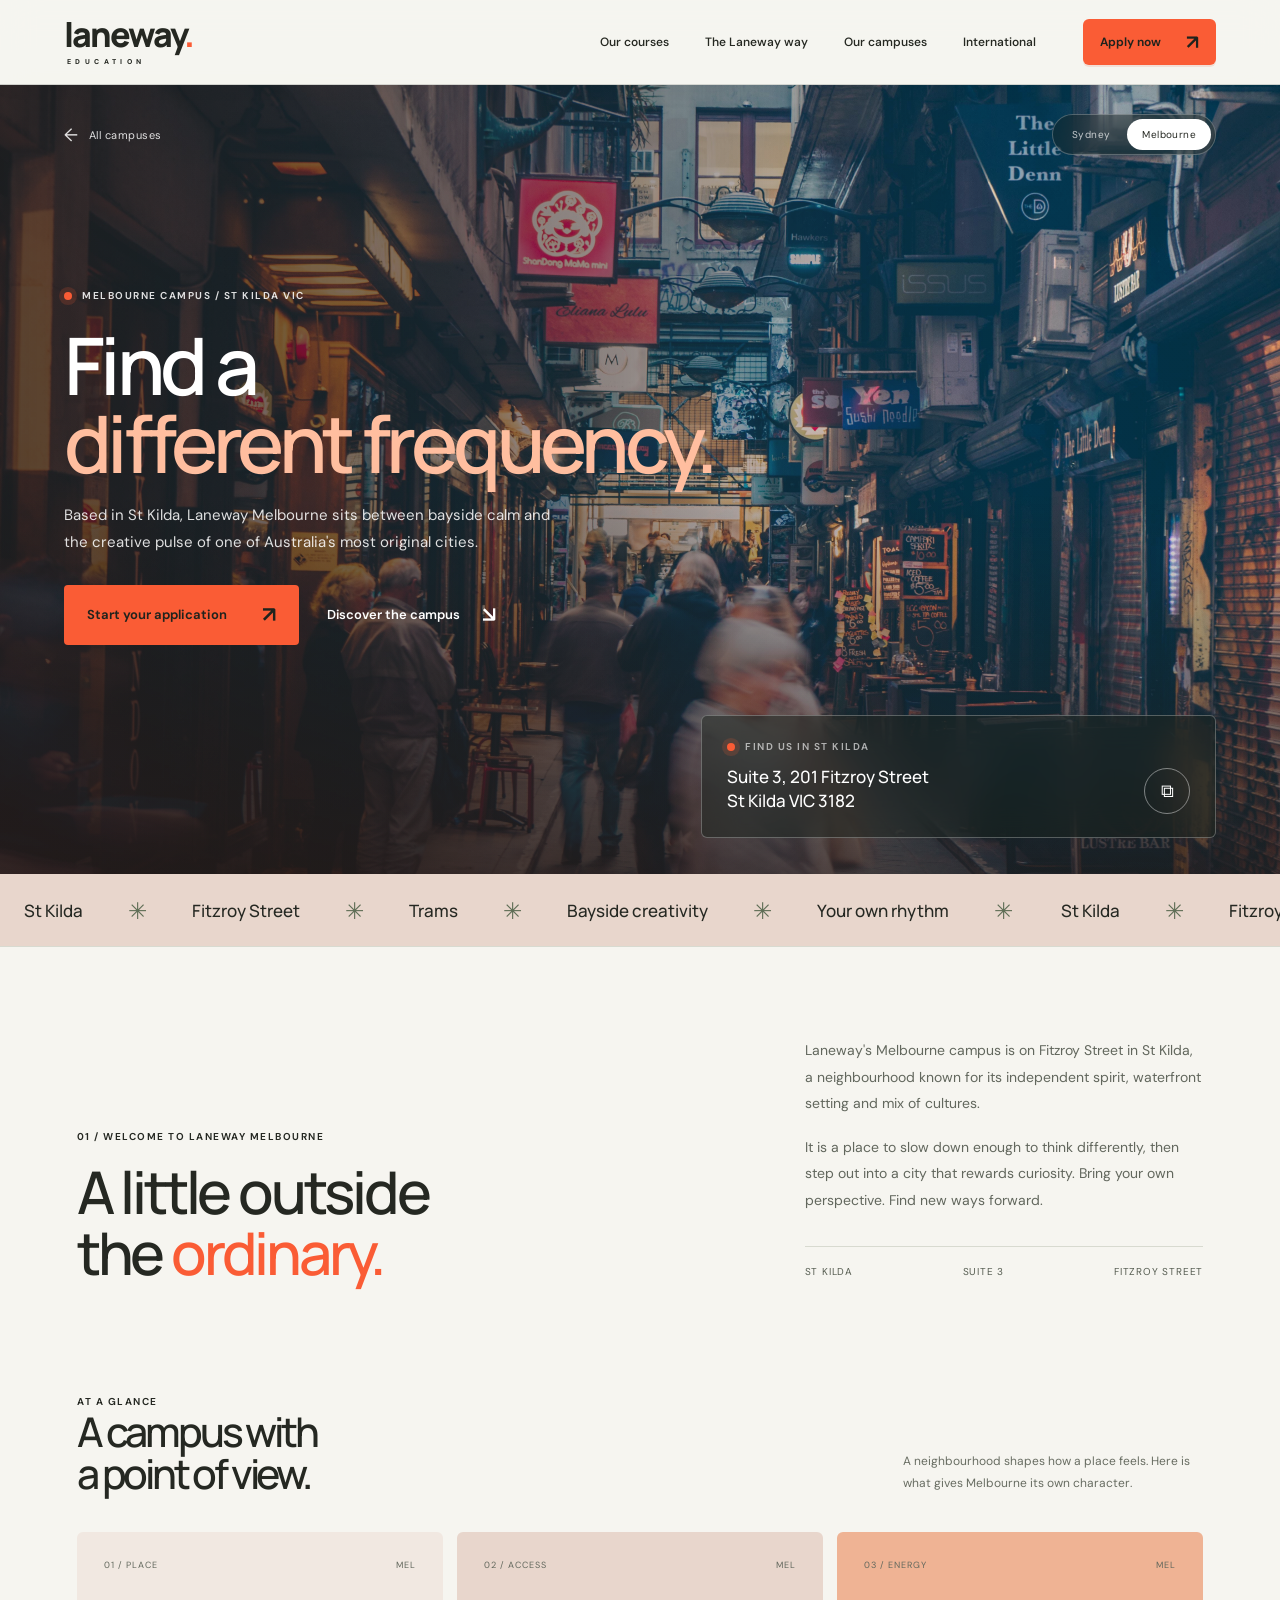
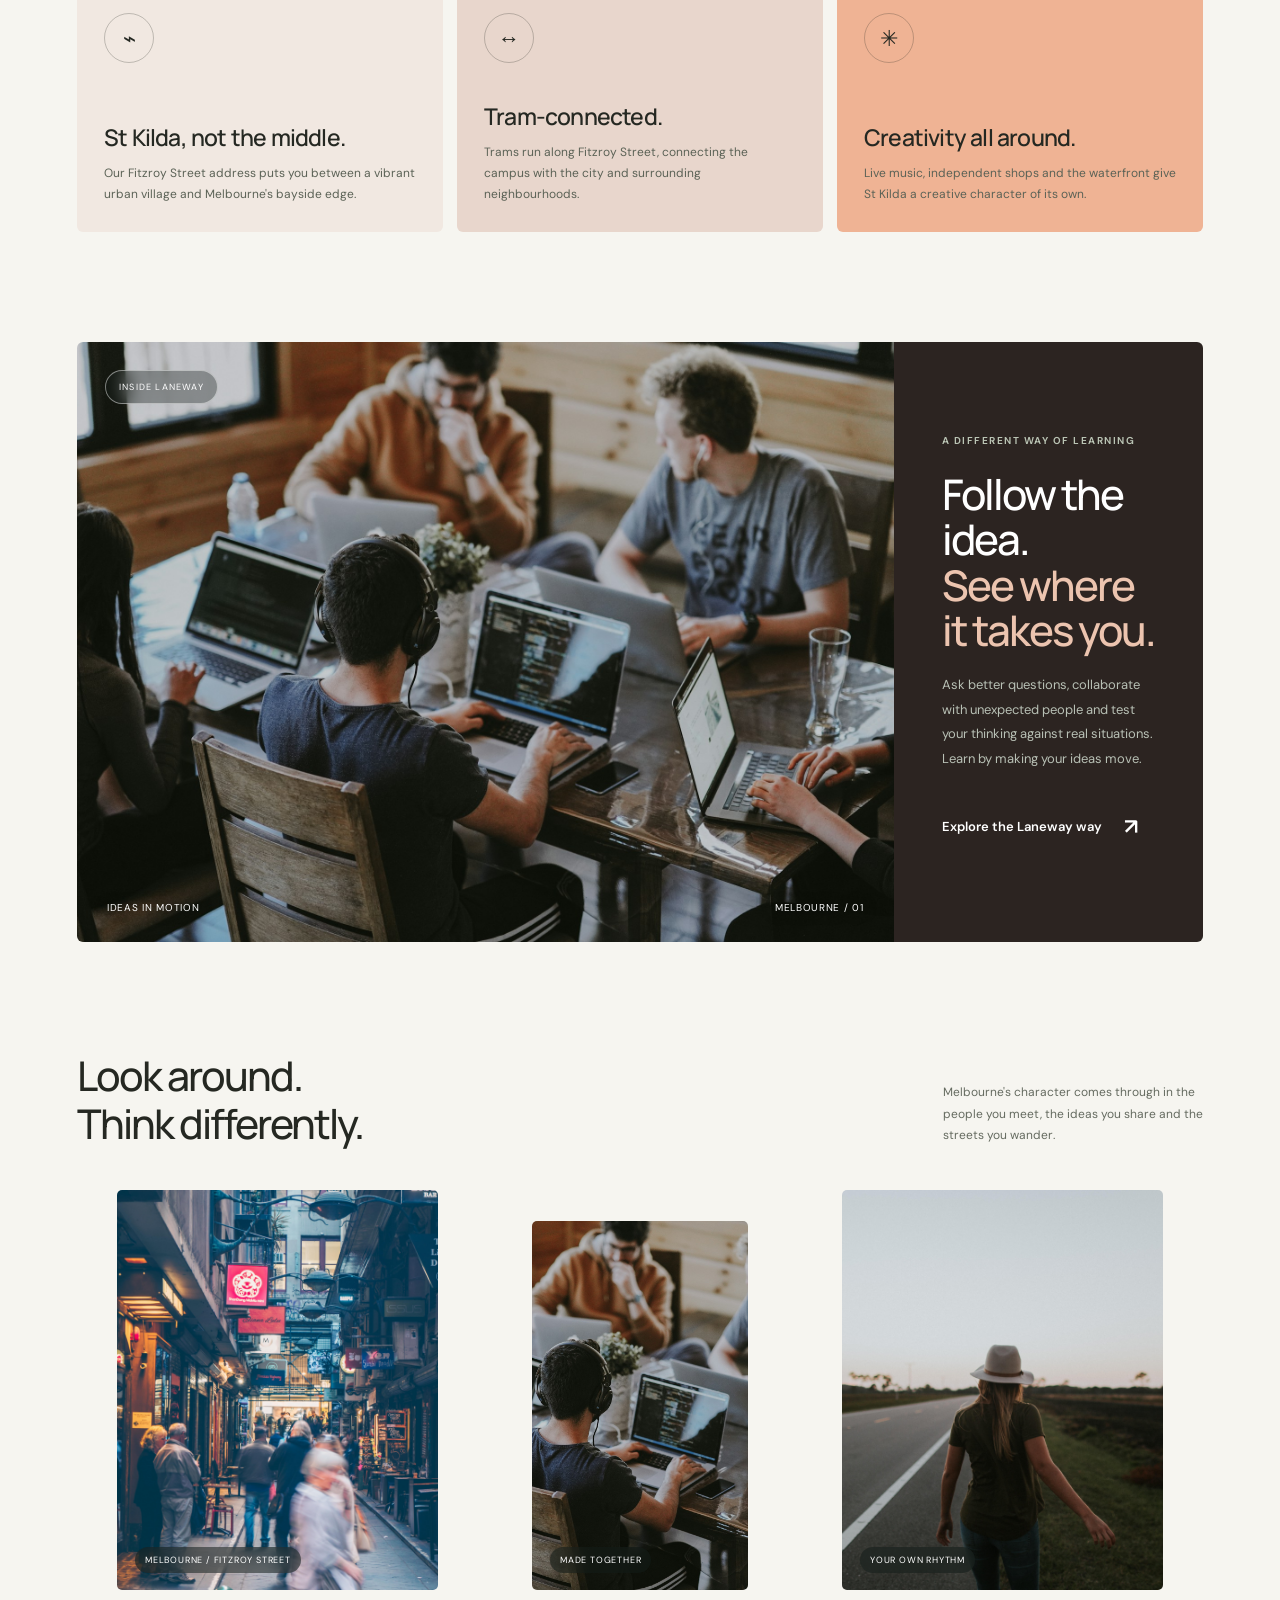
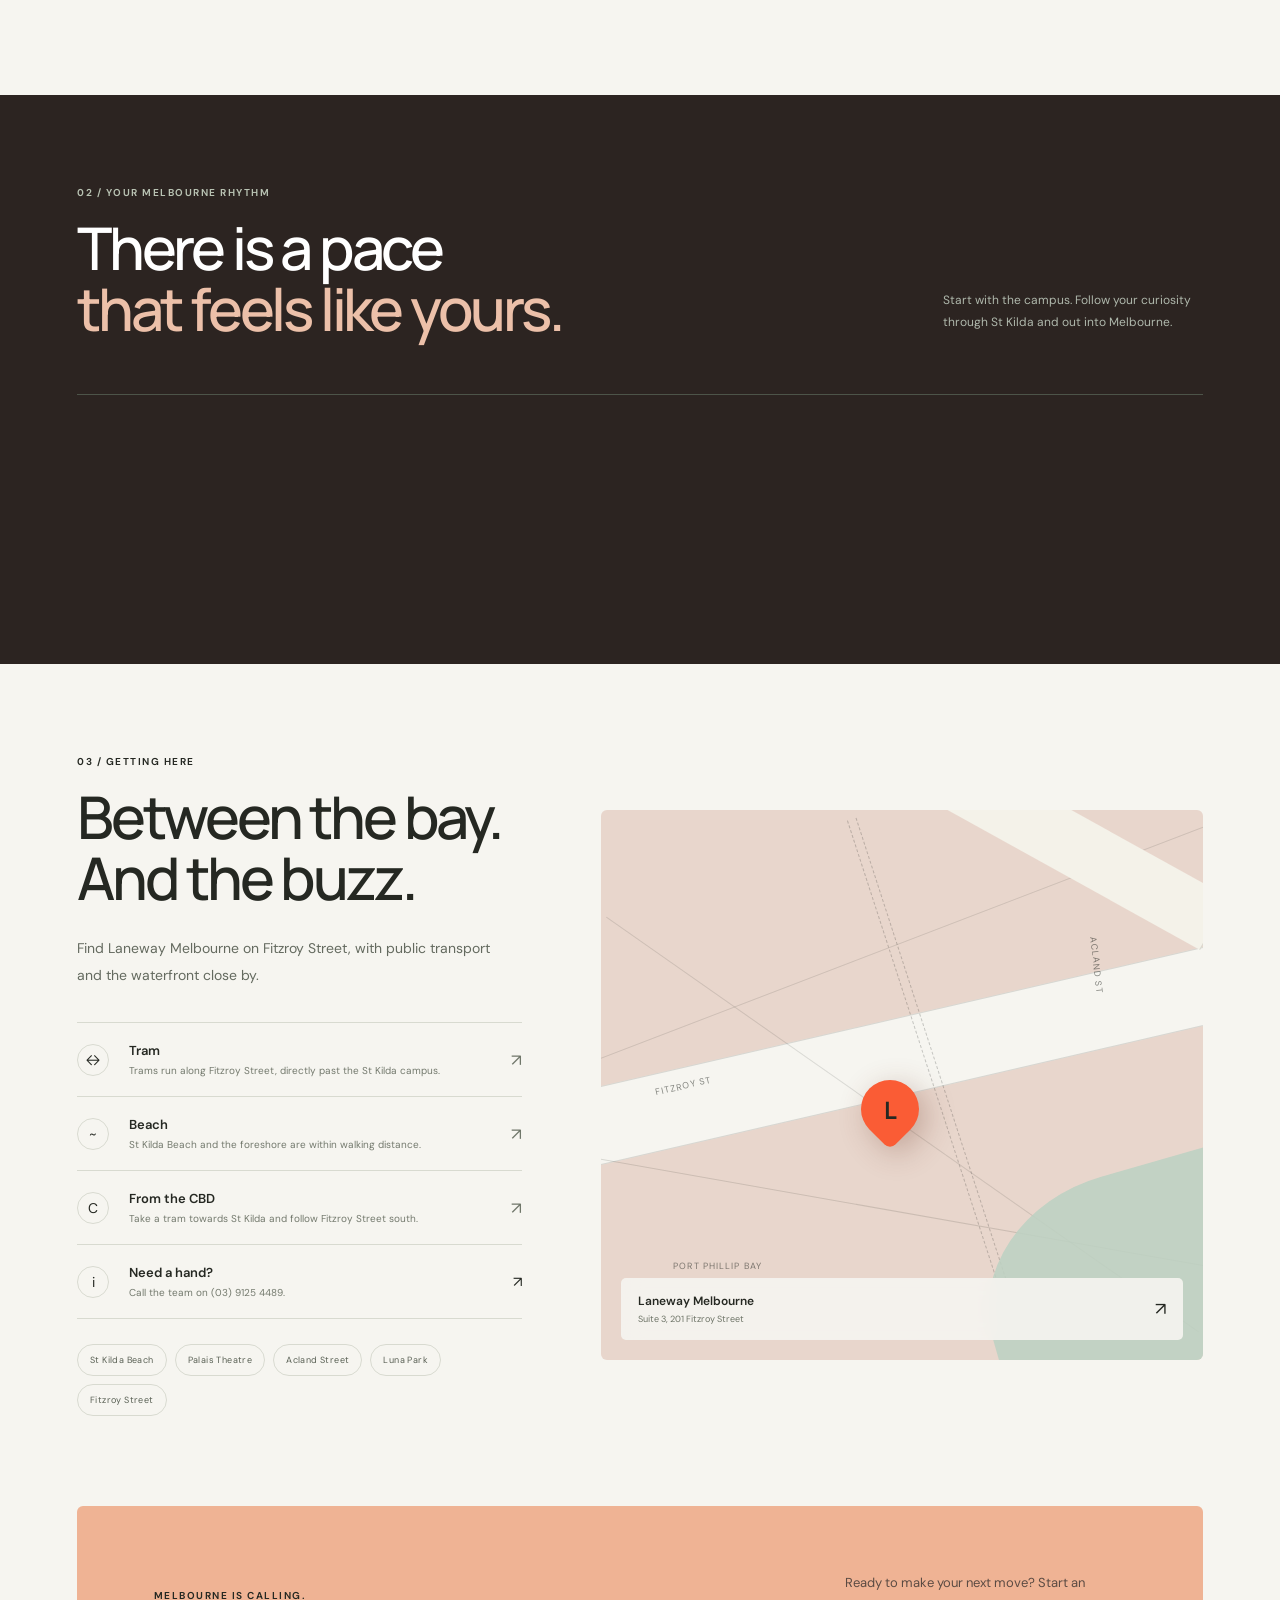
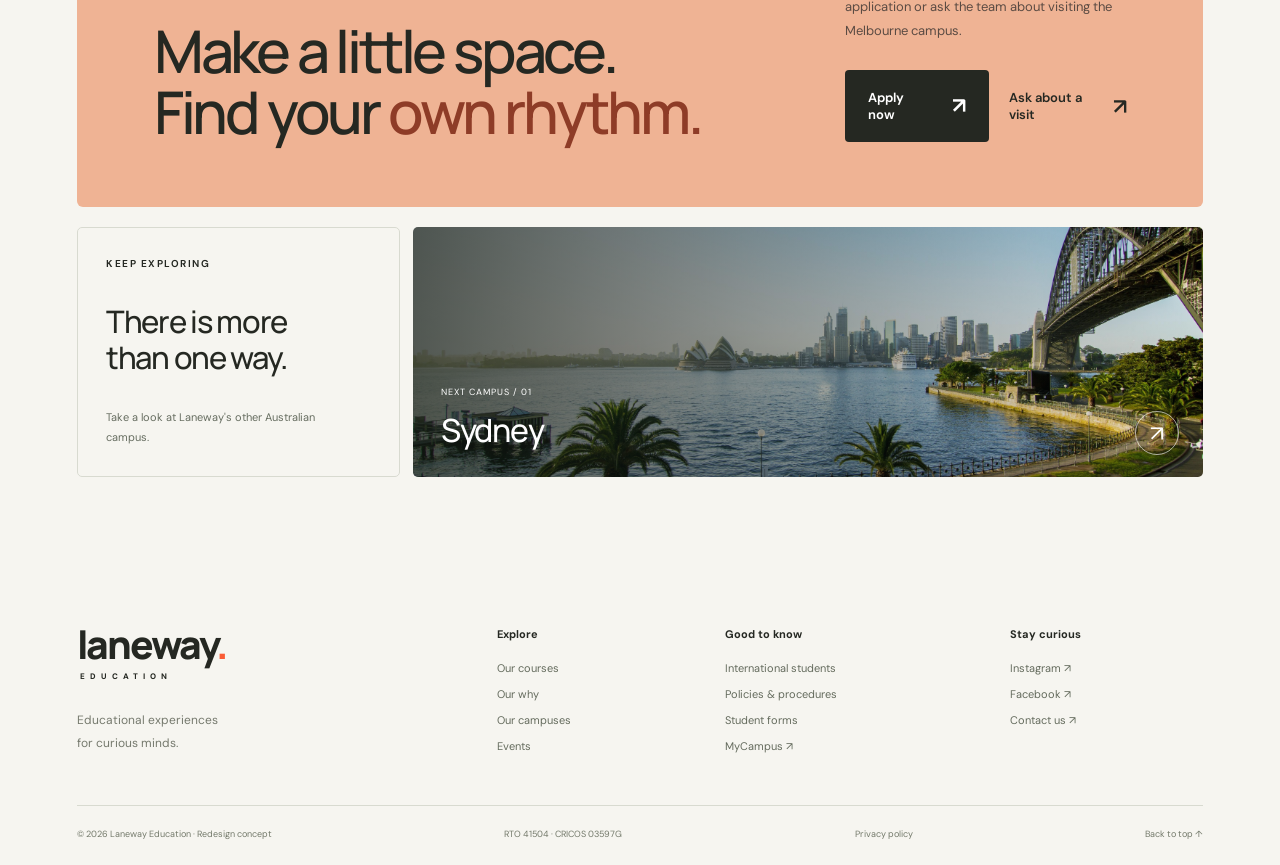
==== commit 5a7afdbb: "Remove campus CTA decoration" ====
--- a/melbourne-campus.html
+++ b/melbourne-campus.html
@@ -243,7 +243,6 @@
           <a class="text-link" href="mailto:admissions@laneway.edu.au?subject=Melbourne%20campus%20visit">Ask about a visit <span>↗</span></a>
         </div>
       </div>
-      <span class="campus-cta-star" aria-hidden="true">✳</span>
     </section>
 
     <section class="section campus-pager">
--- a/campus.css
+++ b/campus.css
@@ -1007,16 +1007,6 @@
   background: #3a3d35;
 }
 
-.campus-cta-star {
-  position: absolute;
-  right: 5%;
-  top: -62px;
-  color: rgba(137, 65, 42, 0.12);
-  font-size: 270px;
-  line-height: 1;
-  pointer-events: none;
-}
-
 .campus-pager {
   display: grid;
   grid-template-columns: 0.58fr 1.42fr;
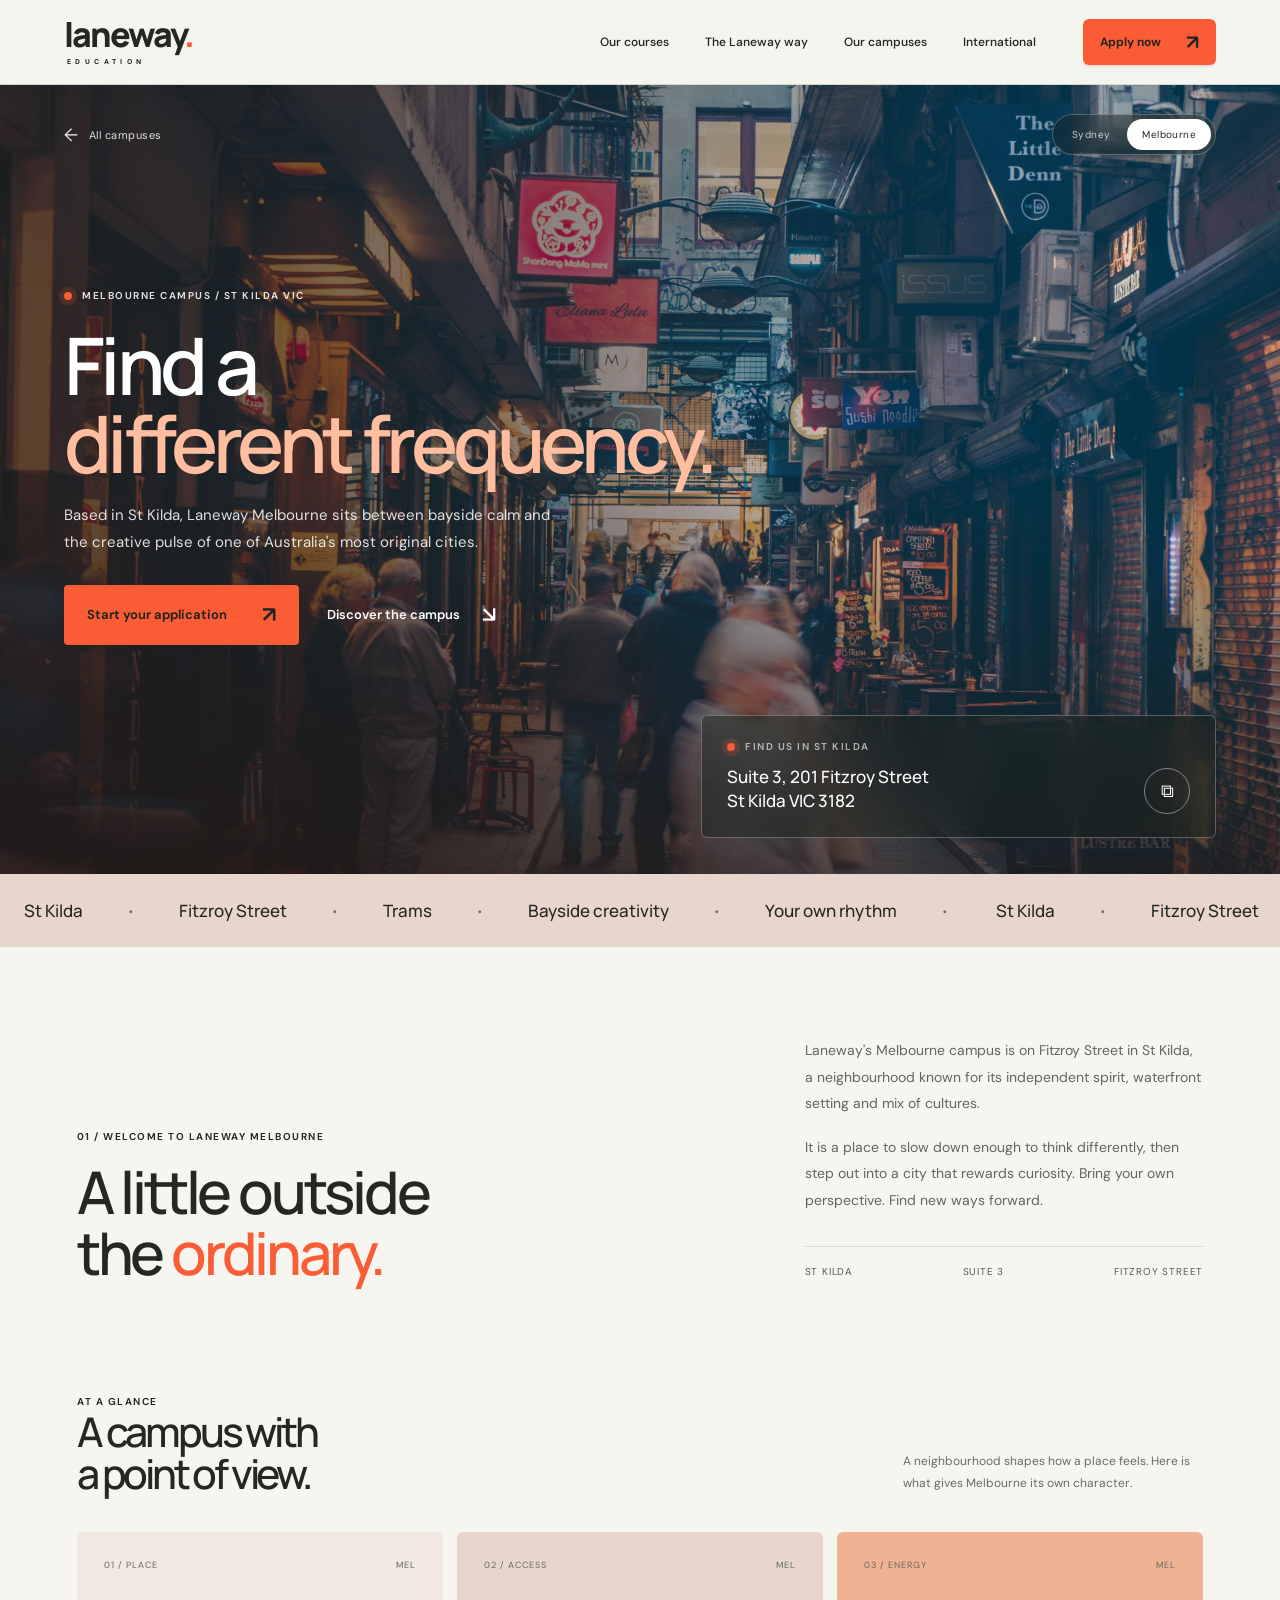
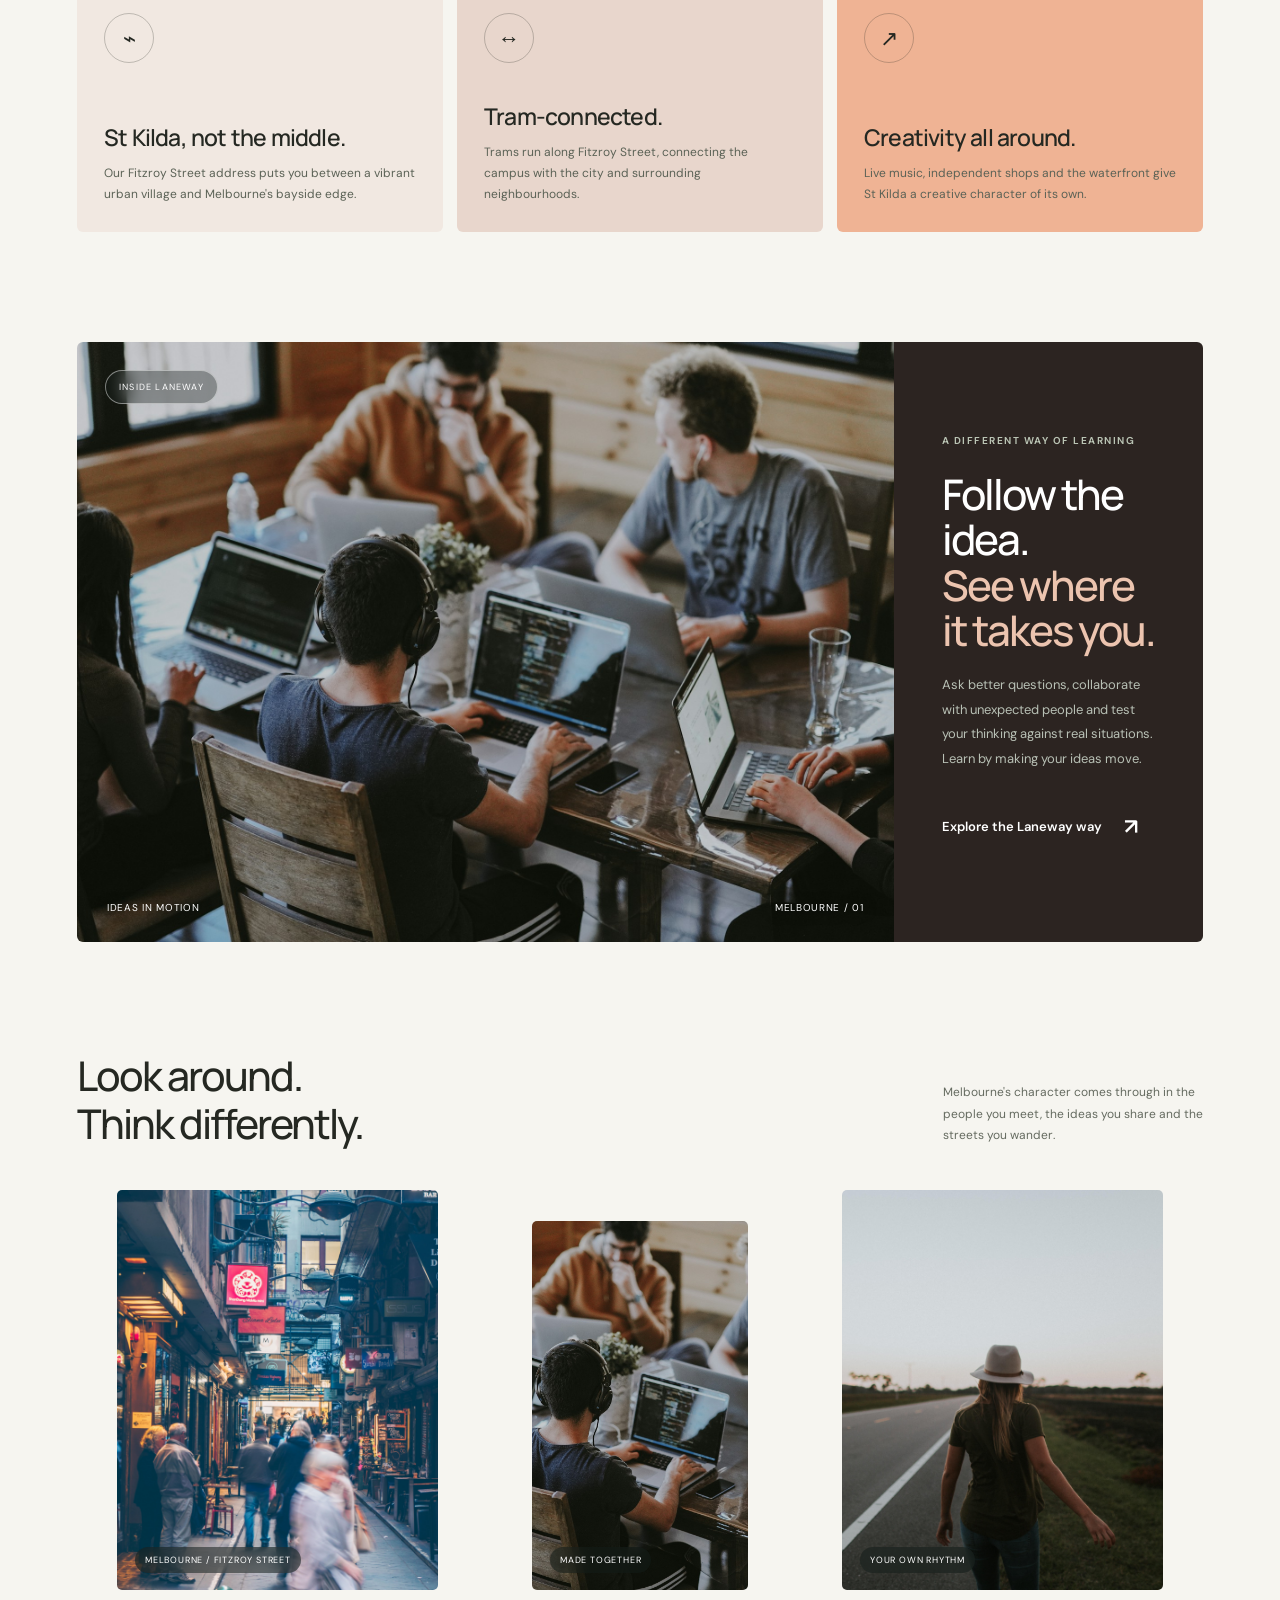
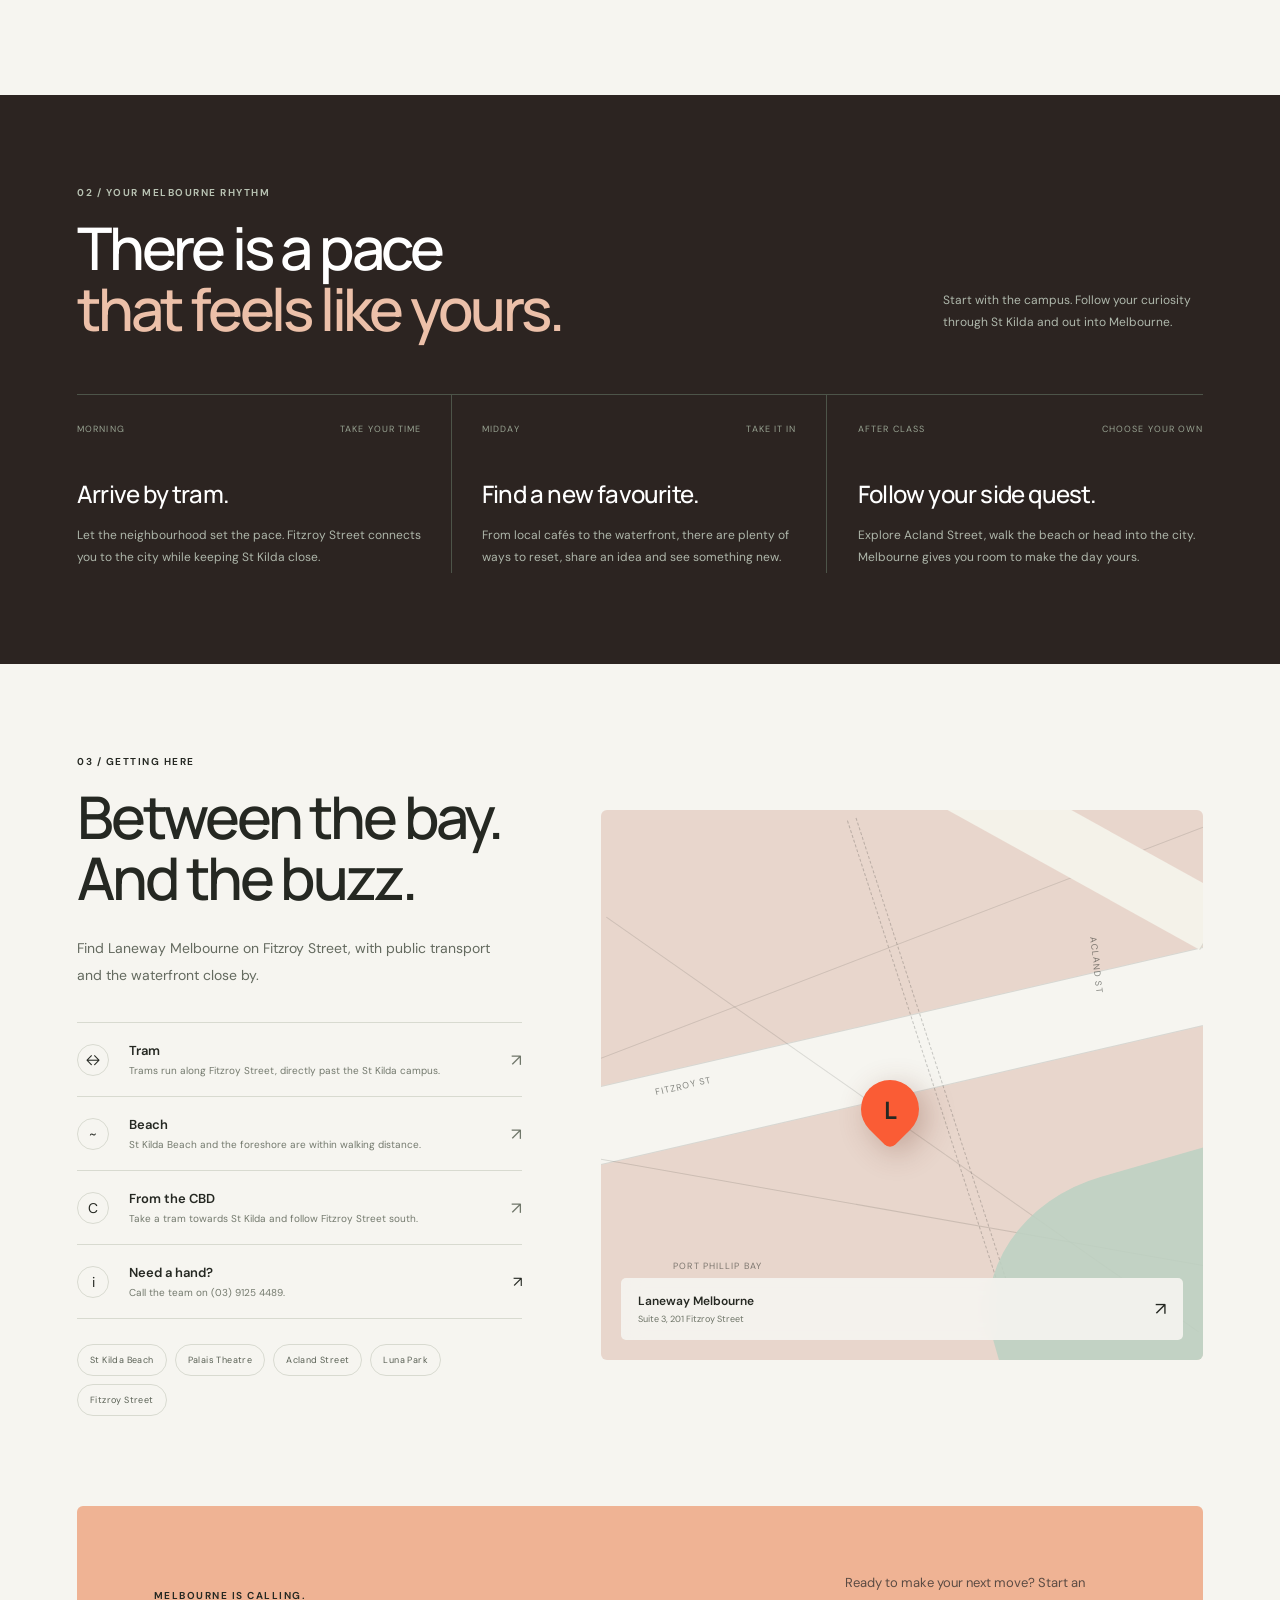
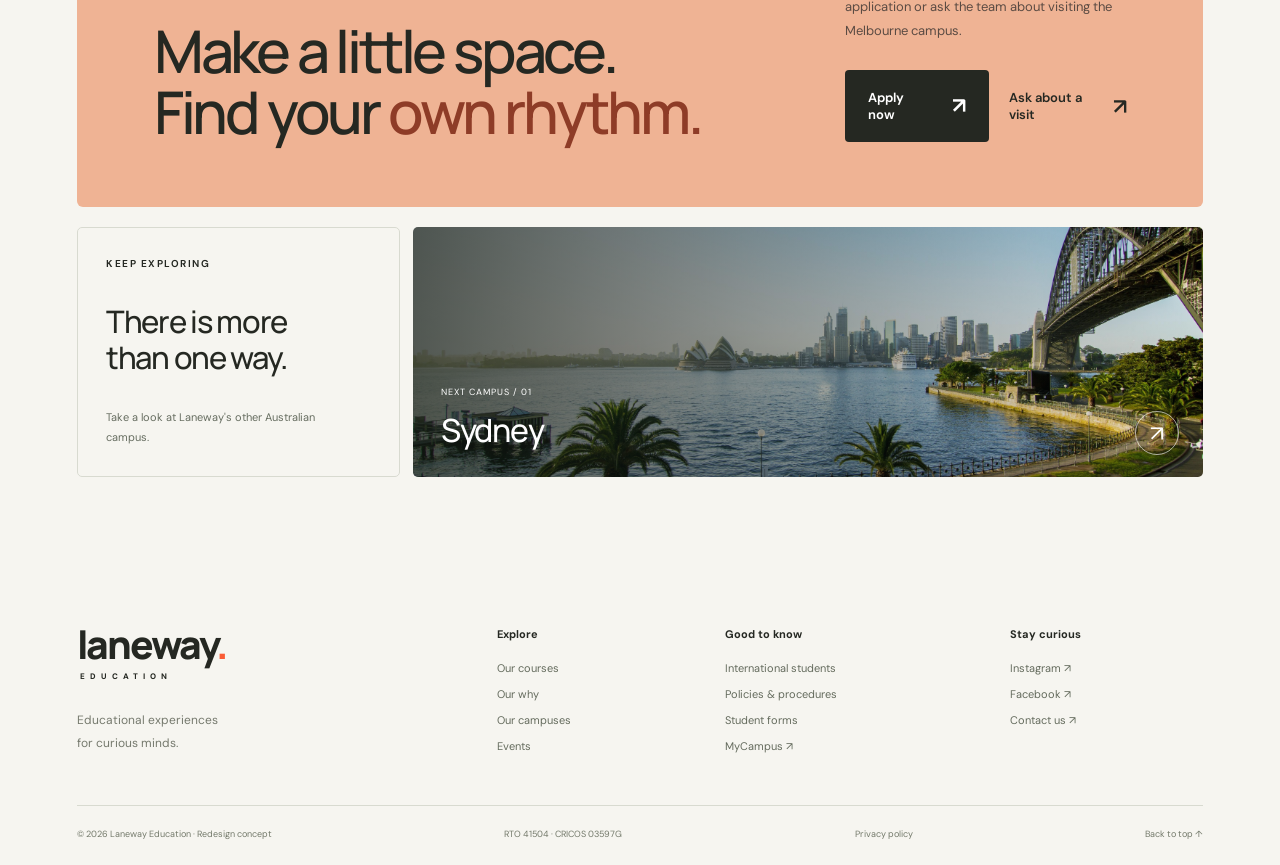
==== commit 64141976: "Remove star decorations from all pages" ====
--- a/melbourne-campus.html
+++ b/melbourne-campus.html
@@ -68,8 +68,8 @@
 
     <div class="campus-marquee" aria-label="Melbourne campus highlights">
       <div class="campus-marquee-track">
-        <span>St Kilda <i>✳</i> Fitzroy Street <i>✳</i> Trams <i>✳</i> Bayside creativity <i>✳</i> Your own rhythm <i>✳</i></span>
-        <span aria-hidden="true">St Kilda <i>✳</i> Fitzroy Street <i>✳</i> Trams <i>✳</i> Bayside creativity <i>✳</i> Your own rhythm <i>✳</i></span>
+        <span>St Kilda <i>·</i> Fitzroy Street <i>·</i> Trams <i>·</i> Bayside creativity <i>·</i> Your own rhythm <i>·</i></span>
+        <span aria-hidden="true">St Kilda <i>·</i> Fitzroy Street <i>·</i> Trams <i>·</i> Bayside creativity <i>·</i> Your own rhythm <i>·</i></span>
       </div>
     </div>
 
@@ -112,7 +112,7 @@
         </article>
         <article class="fact-card campus-reveal delay-2">
           <div class="fact-card-top"><span>03 / ENERGY</span><span>MEL</span></div>
-          <div class="fact-icon" aria-hidden="true">✳</div>
+          <div class="fact-icon" aria-hidden="true">↗</div>
           <h3>Creativity all around.</h3>
           <p>Live music, independent shops and the waterfront give St Kilda a creative character of its own.</p>
         </article>
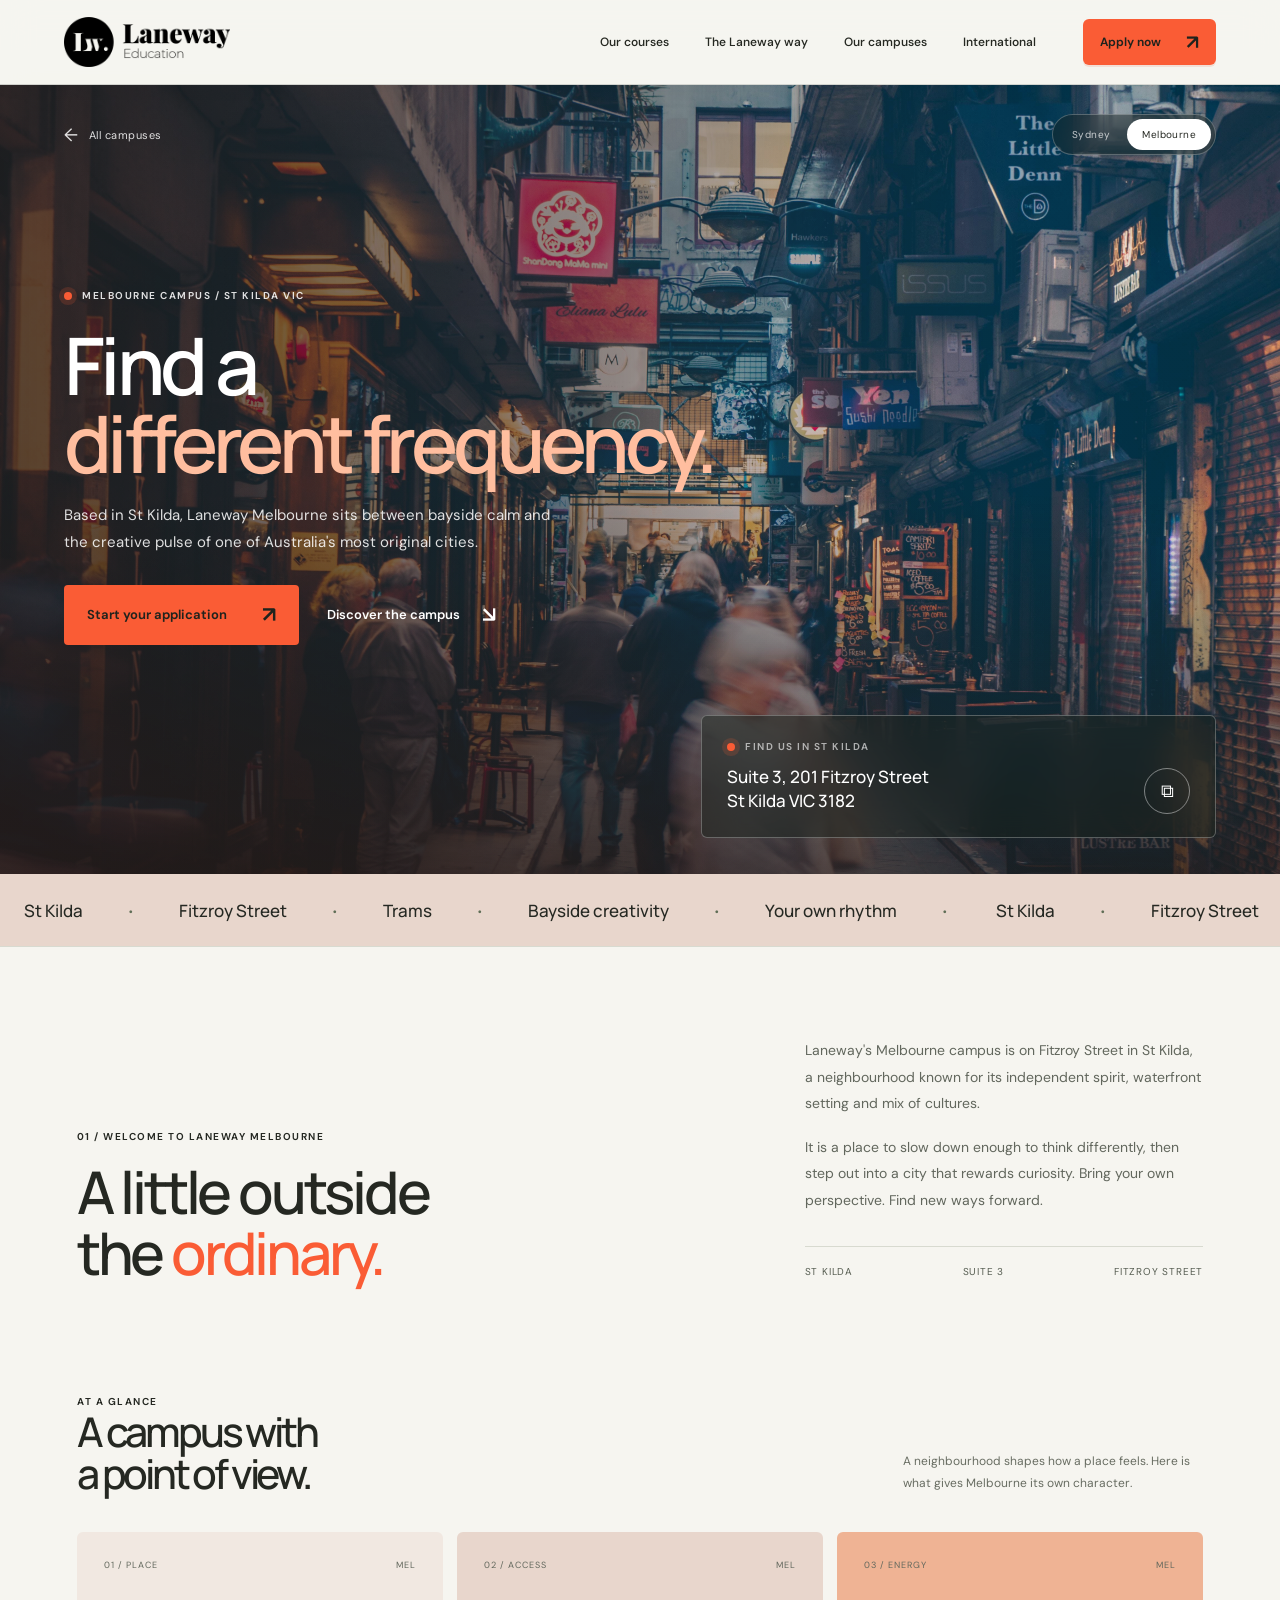
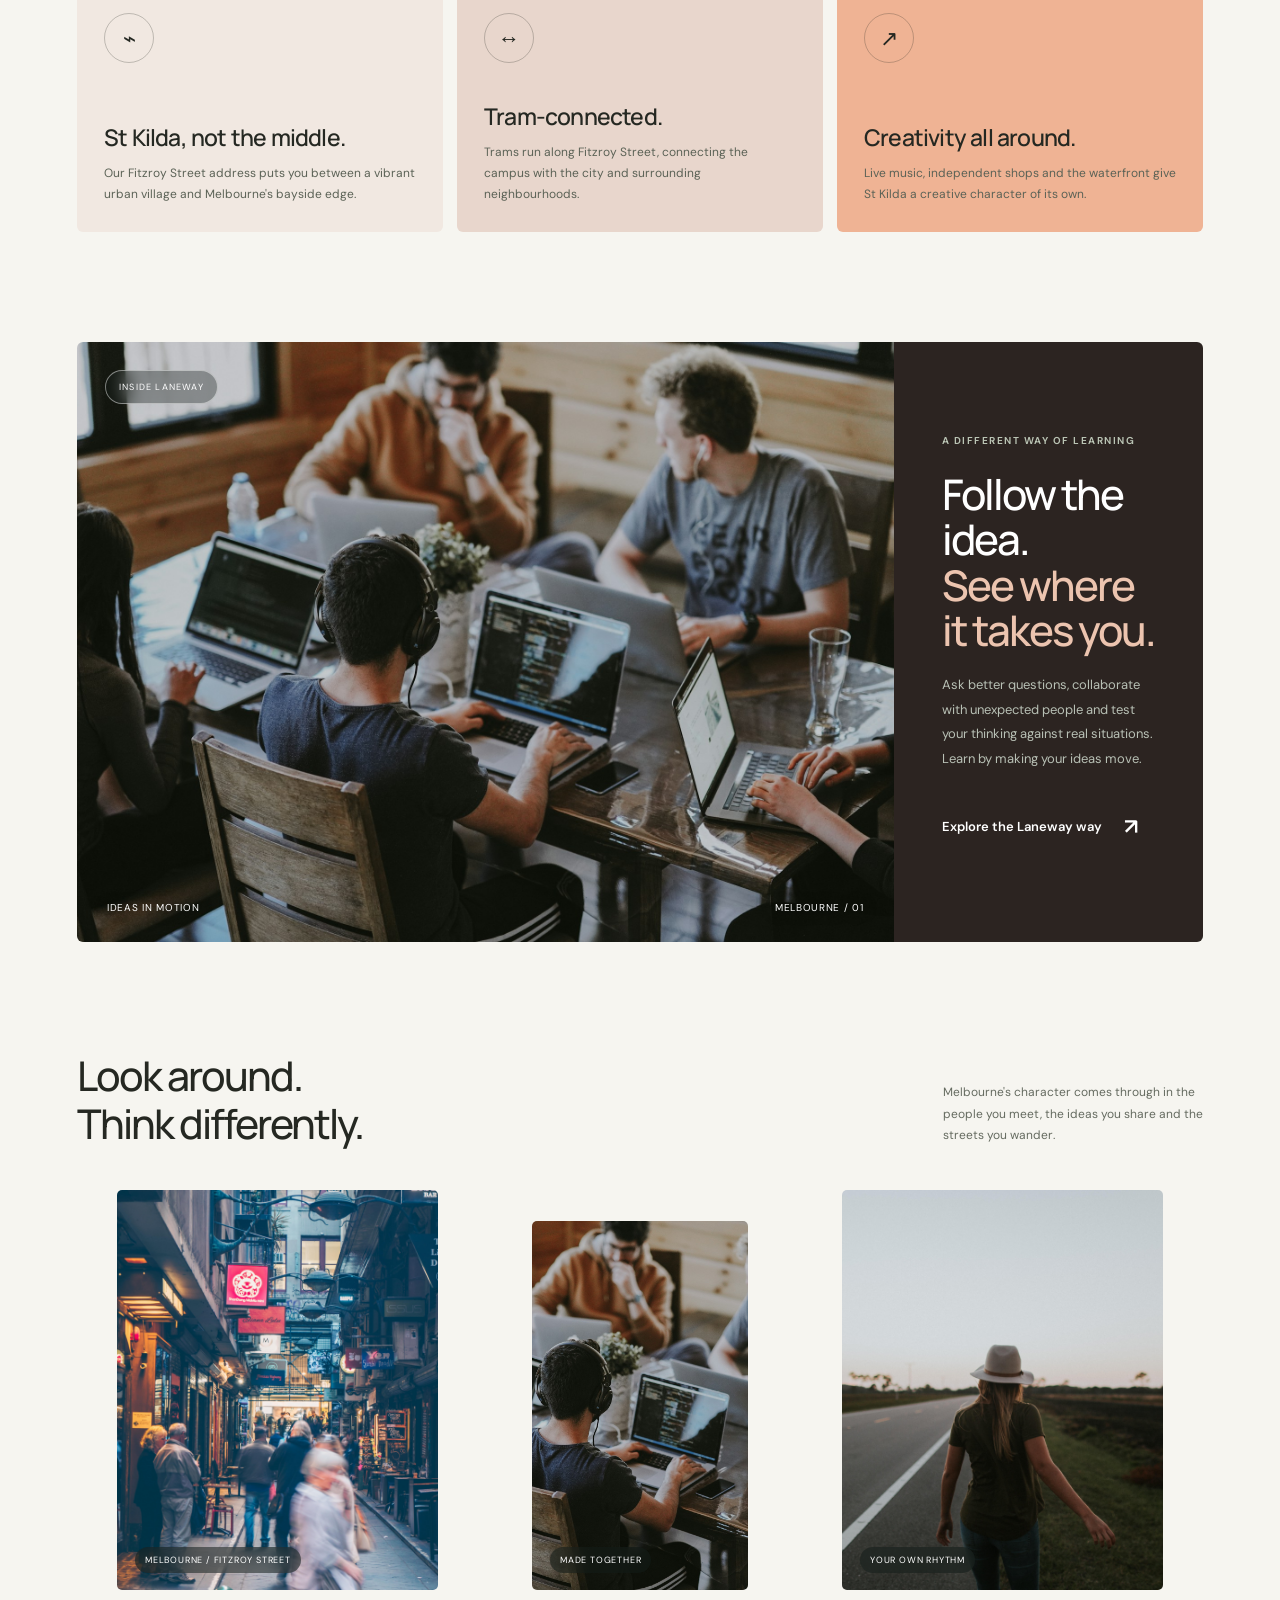
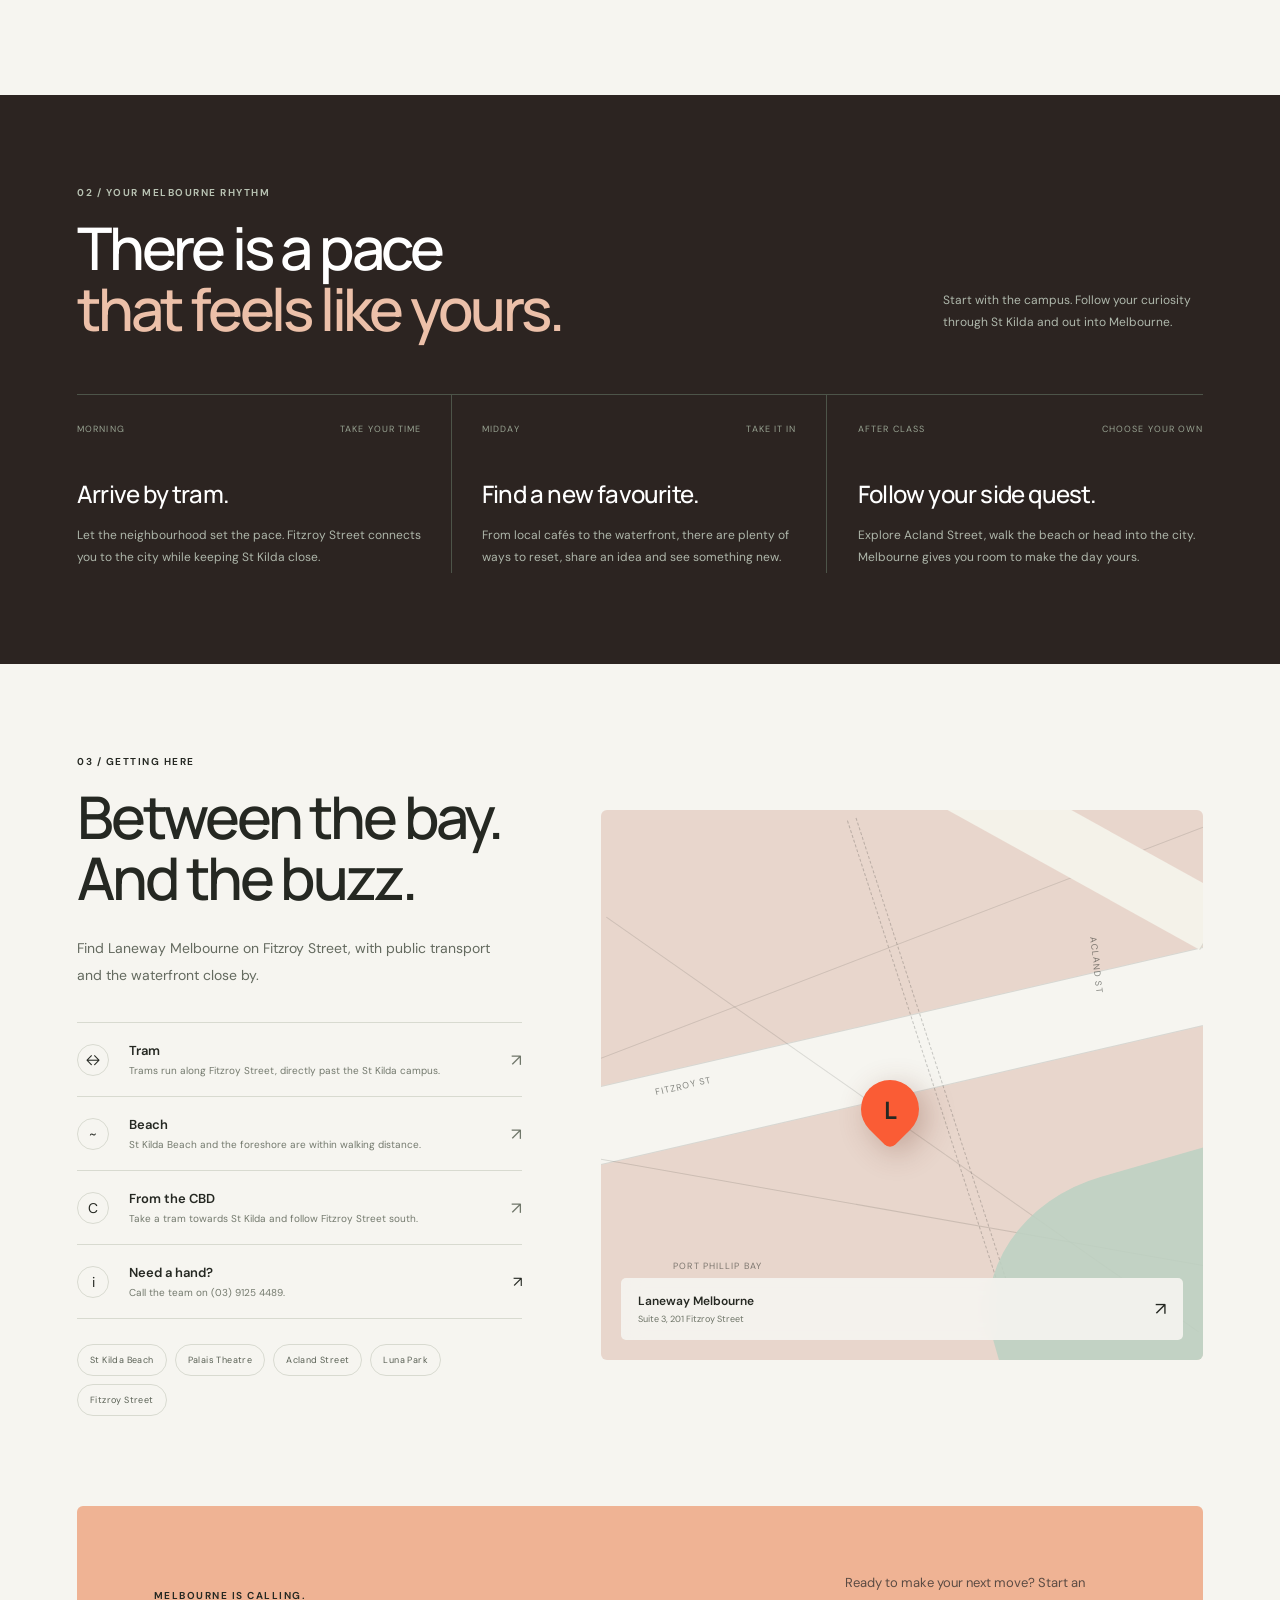
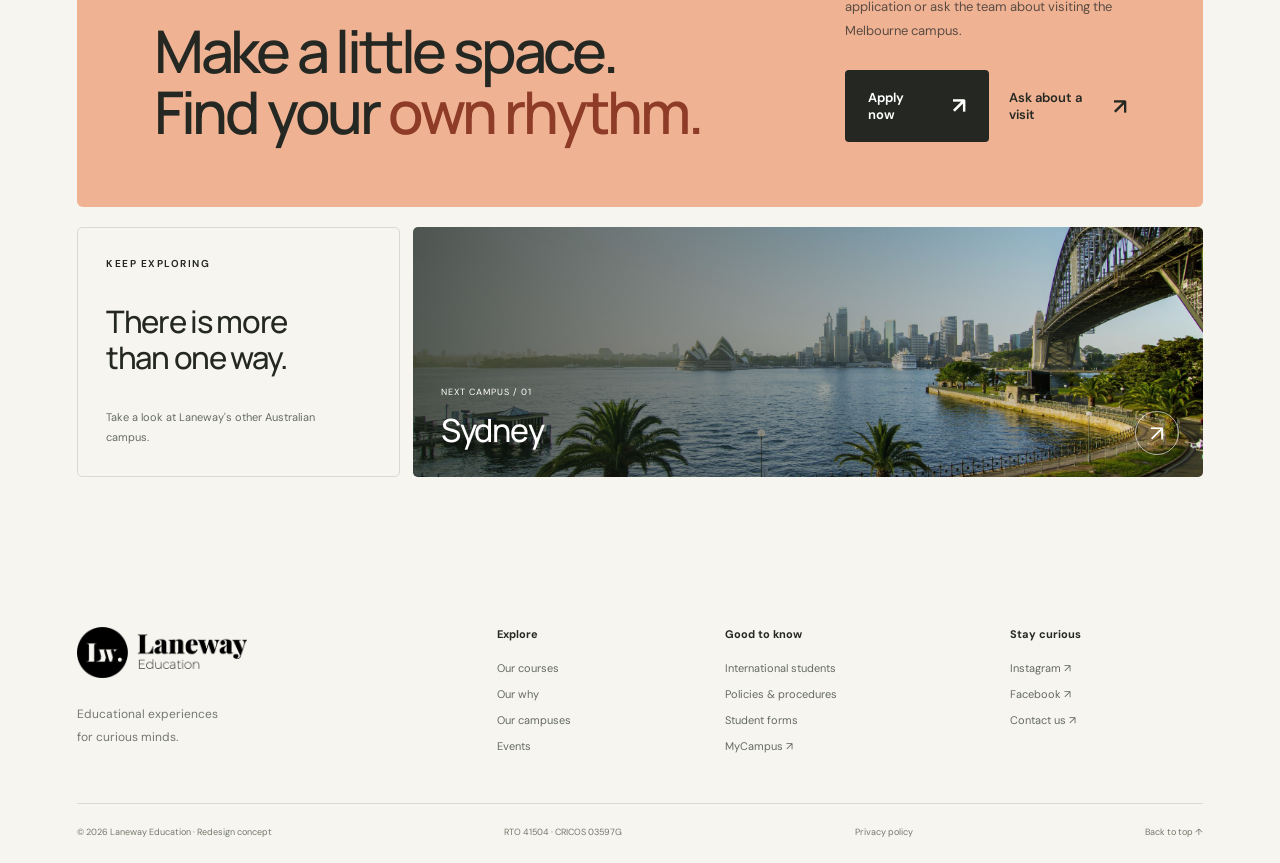
==== commit dc257b19: "Use official Laneway logo across the site" ====
--- a/melbourne-campus.html
+++ b/melbourne-campus.html
@@ -6,7 +6,7 @@
   <meta name="description" content="Discover Laneway Education's Melbourne campus on Fitzroy Street in St Kilda. Explore the neighbourhood, transport, campus life and how to visit.">
   <meta name="theme-color" content="#f6f5f0">
   <title>Melbourne Campus — Laneway Education</title>
-  <link rel="stylesheet" href="styles.css?v=campus-1">
+  <link rel="stylesheet" href="styles.css?v=logo-1">
   <link rel="stylesheet" href="campus.css?v=campus-1">
   <script defer src="campus.js?v=campus-1"></script>
 </head>
@@ -15,8 +15,8 @@
 
   <header class="site-header">
     <div class="header-inner">
-      <a href="index.html" class="brand" aria-label="Laneway Education home">
-        laneway<span class="brand-dot">.</span><small>EDUCATION</small>
+      <a href="index.html" class="brand brand-image" aria-label="Laneway Education home">
+        <img class="brand-logo" src="assets/laneway-education-logo.png" width="374" height="112" alt="Laneway Education">
       </a>
       <button class="menu-toggle" aria-label="Open navigation" aria-expanded="false" aria-controls="navigation">
         <span class="menu-label">Menu</span><span class="menu-icon" aria-hidden="true"></span>
@@ -262,7 +262,7 @@
   <footer class="section">
     <div class="footer-top">
       <div>
-        <a class="brand" href="index.html">laneway<span class="brand-dot">.</span><small>EDUCATION</small></a>
+        <a class="brand brand-image" href="index.html" aria-label="Laneway Education home"><img class="brand-logo" src="assets/laneway-education-logo.png" width="374" height="112" alt="Laneway Education"></a>
         <p>Educational experiences<br>for curious minds.</p>
       </div>
       <div>
--- a/styles.css
+++ b/styles.css
@@ -77,3 +77,11 @@
 .sr-only{position:absolute;width:1px;height:1px;padding:0;margin:-1px;overflow:hidden;clip:rect(0,0,0,0);white-space:nowrap;border:0}
 @media(max-width:760px){.hero{padding-bottom:93px}.hero-bottom{padding-right:0;padding-top:30px}.carousel-controls{left:6%;right:auto;bottom:22px;gap:10px;padding:6px 10px 6px 17px}.hero-visual .hero-slide{object-position:60% center}}
 @media(prefers-reduced-motion:reduce){.hero-visual .hero-slide{transition:none;transform:none}.hero-visual .hero-slide.is-active{transform:none}}
+
+/* Official Laneway wordmark used across the redesigned pages. */
+.brand.brand-image{display:block;padding:0;line-height:0}
+.brand-image .brand-logo{display:block;width:166px;height:auto}
+.site-header .brand.brand-image{padding:0}
+.footer-top .brand.brand-image .brand-logo{width:170px}
+@media(max-width:850px){.site-header .brand-image .brand-logo{width:150px}}
+@media(max-width:440px){.site-header .brand-image .brand-logo{width:138px}.footer-top .brand.brand-image .brand-logo{width:155px}}
